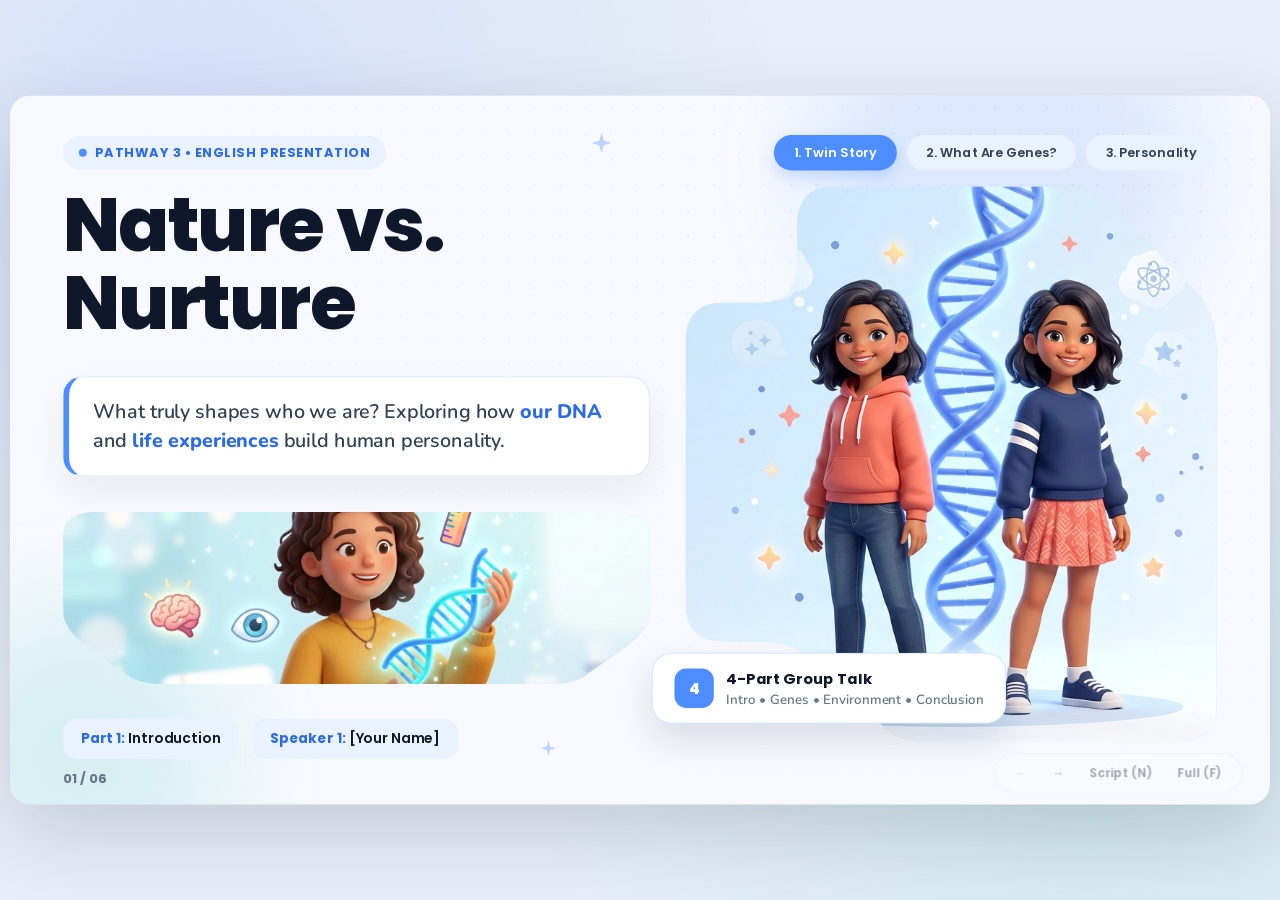
==== index.html @ 7e230083 "feat: initial Nature vs. Nurture presentation slides (Part 1)" ====
<!DOCTYPE html>
<html lang="en">
<head>
  <meta charset="UTF-8" />
  <meta name="viewport" content="width=device-width, initial-scale=1.0" />
  <title>Nature vs. Nurture — English Group Presentation (Part 1)</title>
  <link rel="preconnect" href="https://fonts.googleapis.com" />
  <link rel="preconnect" href="https://fonts.gstatic.com" crossorigin />
  <link
    href="https://fonts.googleapis.com/css2?family=Nunito:wght@500;600;700;800&family=Poppins:wght@600;700;800&display=swap"
    rel="stylesheet"
  />
  <link rel="stylesheet" href="css/styles.css" />
</head>
<body>
  <!-- Signature PDF Rounded Chamfer & L-Shape Masks -->
  <svg width="0" height="0" style="position: absolute;" aria-hidden="true">
    <defs>
      <clipPath id="clip-chamfer-banner" clipPathUnits="objectBoundingBox">
        <path d="M 0.06,0 L 0.94,0 Q 1,0 1,0.14 L 1,0.58 Q 1,0.68 0.96,0.78 L 0.89,0.95 Q 0.87,1 0.83,1 L 0.17,1 Q 0.13,1 0.11,0.95 L 0.04,0.78 Q 0,0.68 0,0.58 L 0,0.14 Q 0,0 0.06,0 Z" />
      </clipPath>
      <clipPath id="clip-stepped-hero" clipPathUnits="objectBoundingBox">
        <path d="M 0.28,0 L 0.72,0 Q 0.77,0 0.81,0.04 L 0.97,0.20 Q 1,0.24 1,0.30 L 1,0.94 Q 1,1 0.93,1 L 0.44,1 Q 0.39,1 0.36,0.96 L 0.25,0.86 Q 0.21,0.82 0.14,0.82 L 0.07,0.82 Q 0,0.82 0,0.75 L 0,0.28 Q 0,0.21 0.07,0.21 L 0.14,0.21 Q 0.21,0.21 0.21,0.14 L 0.21,0.07 Q 0.21,0 0.28,0 Z" />
      </clipPath>
      <clipPath id="clip-l-shape" clipPathUnits="objectBoundingBox">
        <path d="M 0.06,0 L 0.54,0 Q 0.60,0 0.60,0.08 L 0.60,0.19 Q 0.60,0.27 0.66,0.27 L 0.94,0.27 Q 1,0.27 1,0.35 L 1,0.92 Q 1,1 0.94,1 L 0.36,1 Q 0.30,1 0.30,0.92 L 0.30,0.47 Q 0.30,0.39 0.24,0.39 L 0.06,0.39 Q 0,0.39 0,0.31 L 0,0.08 Q 0,0 0.06,0 Z" />
      </clipPath>
    </defs>
  </svg>

  <main class="presentation-viewport">
    <div class="deck-stage" id="deckStage">
      <!-- Subtle Classroom Presentation Background Motifs -->
      <div class="bg-motifs" aria-hidden="true">
        <div class="motif-dots"></div>
        <div class="motif-blob motif-blob--blue"></div>
        <div class="motif-blob motif-blob--teal"></div>
        <svg class="motif-sparkle motif-sparkle--1" width="24" height="24" viewBox="0 0 24 24" fill="currentColor">
          <path d="M12 2L14.4 9.6L22 12L14.4 14.4L12 22L9.6 14.4L2 12L9.6 9.6L12 2Z" />
        </svg>
        <svg class="motif-sparkle motif-sparkle--2" width="18" height="18" viewBox="0 0 24 24" fill="currentColor">
          <path d="M12 2L14.4 9.6L22 12L14.4 14.4L12 22L9.6 14.4L2 12L9.6 9.6L12 2Z" />
        </svg>
      </div>

      <div class="slides-wrapper" id="slidesWrapper">

        <!-- =================================================================
             SLIDE 1: COVER SLIDE
             ================================================================= -->
        <section class="slide active" data-slide="0" data-notes="Good morning everyone! Today our group is going to talk about one of the most interesting questions in science: Nature versus Nurture — what truly shapes who we are? Let me start with a quick story...">
          <header class="slide-topbar anim anim-d1">
            <span class="section-tag">Pathway 3 &bull; English Presentation</span>
            <div class="topic-pills">
              <button class="topic-pill is-active" data-goto="1">1. Twin Story</button>
              <button class="topic-pill" data-goto="3">2. What Are Genes?</button>
              <button class="topic-pill" data-goto="4">3. Personality</button>
            </div>
          </header>

          <div class="cover-grid">
            <div class="cover-left">
              <div class="anim anim-d2">
                <h1 class="hero-title">Nature vs.<br />Nurture</h1>
              </div>

              <div class="cover-subtitle-box anim anim-d3">
                <p class="lead-text">
                  What truly shapes who we are? Exploring how <span class="highlight-blue">our DNA</span> and <span class="highlight-blue">life experiences</span> build human personality.
                </p>
              </div>

              <div class="media-frame mask-chamfer-banner cover-banner anim anim-d4">
                <img src="assets/cartoon-genes.jpg" alt="Friendly cartoon illustration of DNA and traits" />
              </div>

              <div class="cover-meta-row anim anim-d5">
                <div class="meta-chip"><strong>Part 1:</strong> Introduction</div>
                <div class="meta-chip"><strong>Speaker 1:</strong> <span contenteditable="true" title="Click to edit your name">[Your Name]</span></div>
              </div>
            </div>

            <div class="cover-right anim anim-d3">
              <div class="media-frame mask-stepped-hero cover-hero-frame">
                <img src="assets/cartoon-hero.jpg" alt="Cartoon twin sisters with DNA double helix" />
              </div>

              <div class="cover-floating-tag anim anim-d5">
                <div class="tag-icon-circle">4</div>
                <div>
                  <div style="font-family: var(--font-display); font-weight: 700; font-size: 15px;">4-Part Group Talk</div>
                  <div style="font-size: 13.5px; color: var(--text-muted); font-weight: 600;">Intro &bull; Genes &bull; Environment &bull; Conclusion</div>
                </div>
              </div>
            </div>
          </div>
        </section>

        <!-- =================================================================
             SLIDE 2: THE HOOK — TWO TWIN SISTERS
             ================================================================= -->
        <section class="slide" data-slide="1" data-notes="Let me start with a quick story about two twin sisters I know. They live in the exact same room, take the exact same classes, and share almost the same daily routine. Yet, their personalities couldn't be more different! One sister is super outgoing and makes friends everywhere she goes, while the other is quiet, cautious, and loves staying indoors. [Quét mắt nhìn cả lớp, dừng 1 nhịp] If they share the exact same environment, why are they so different?">
          <header class="slide-topbar anim anim-d1">
            <span class="section-tag">Part 01 &bull; Opening Story</span>
            <div class="topic-pills">
              <button class="topic-pill is-active" data-goto="1">Twin Story</button>
              <button class="topic-pill" data-goto="3">Genes</button>
              <button class="topic-pill" data-goto="4">Personality</button>
            </div>
          </header>

          <div class="twins-grid">
            <div class="twins-left anim anim-d2">
              <h2 class="slide-heading">Two Twin Sisters,<br />One Same Room</h2>
              <div class="media-frame mask-l-shape twins-image">
                <img src="assets/cartoon-twins.jpg" alt="Cartoon of two twin sisters in the same room with opposite personalities" />
              </div>
            </div>

            <div class="twins-right">
              <div class="same-env-banner anim anim-d2">
                <span style="font-family: var(--font-display); font-weight: 700; font-size: 15px;">Shared Life:</span>
                <span class="env-pill">Same Room</span>
                <span class="env-pill">Same Classes</span>
                <span class="env-pill">Same Routine</span>
              </div>

              <div class="twin-cards-pair anim anim-d3">
                <div class="twin-card twin-card--a">
                  <span class="twin-label twin-label--a">Twin Sister A</span>
                  <h3 style="font-family: var(--font-display); font-size: 20px; font-weight: 700; margin-bottom: 6px;">Outgoing</h3>
                  <p class="body-text" style="font-size: 15.5px;">Talkative, energetic, and makes new friends everywhere she goes.</p>
                </div>

                <div class="twin-card twin-card--b">
                  <span class="twin-label twin-label--b">Twin Sister B</span>
                  <h3 style="font-family: var(--font-display); font-size: 20px; font-weight: 700; margin-bottom: 6px;">Quiet &amp; Calm</h3>
                  <p class="body-text" style="font-size: 15.5px;">Cautious, thoughtful, and loves relaxing indoors with a book.</p>
                </div>
              </div>

              <div class="big-question-bubble anim anim-d4">
                <div style="font-size: 12.5px; text-transform: uppercase; letter-spacing: 0.08em; opacity: 0.85; margin-bottom: 6px;">
                  The Big Question
                </div>
                <p>&ldquo;If they share the exact same environment, why are they so different?&rdquo;</p>
              </div>
            </div>
          </div>
        </section>

        <!-- =================================================================
             SLIDE 3: NATURE VS. NURTURE & GROUP ROADMAP
             ================================================================= -->
        <section class="slide" data-slide="2" data-notes="This brings us to one of the most fascinating debates in science: Nature versus Nurture — what truly shapes who we are? Today, our group will explore how both genetics and the environment influence our personality. Before we dive in, let's clarify two core concepts.">
          <header class="slide-topbar anim anim-d1">
            <span class="section-tag">Part 01 &bull; Today&rsquo;s Roadmap</span>
            <div class="topic-pills">
              <button class="topic-pill is-active" data-goto="2">Roadmap</button>
              <button class="topic-pill" data-goto="3">Genes</button>
              <button class="topic-pill" data-goto="4">Personality</button>
            </div>
          </header>

          <div class="roadmap-grid">
            <div class="roadmap-left">
              <div class="anim anim-d2">
                <h2 class="slide-heading">Nature vs.<br />Nurture</h2>
                <p class="lead-text" style="margin-top: 12px;">
                  One of science&rsquo;s greatest debates: what truly shapes who we become?
                </p>
              </div>

              <div class="vs-box anim anim-d3">
                <div class="vs-side">
                  <h3>Nature</h3>
                  <p>DNA &amp; Biology</p>
                </div>
                <div class="vs-badge">VS</div>
                <div class="vs-side">
                  <h3 style="color: var(--teal);">Nurture</h3>
                  <p>Life &amp; Environment</p>
                </div>
              </div>

              <div class="media-frame mask-rounded anim anim-d4" style="height: 200px;">
                <img src="assets/cartoon-hero.jpg" alt="Nature versus Nurture cartoon visual" />
              </div>
            </div>

            <div class="roadmap-list anim anim-d3">
              <div class="roadmap-step is-active">
                <div class="step-num">01</div>
                <div>
                  <h3>Introduction &amp; Core Concepts (Now)</h3>
                  <p>The twin sisters paradox, what genes are, and what personality means.</p>
                </div>
              </div>

              <div class="roadmap-step">
                <div class="step-num">02</div>
                <div>
                  <h3>Genetic Influence &bull; Speaker 2</h3>
                  <p>How traits like shyness, cheerfulness, or extraversion are inherited.</p>
                </div>
              </div>

              <div class="roadmap-step">
                <div class="step-num">03</div>
                <div>
                  <h3>Environmental Influence &bull; Speaker 3</h3>
                  <p>How family, friends, school, and life experiences shape us.</p>
                </div>
              </div>

              <div class="roadmap-step">
                <div class="step-num">04</div>
                <div>
                  <h3>Conclusion &bull; Speaker 4</h3>
                  <p>How both forces work together &mdash; and how personality grows over time.</p>
                </div>
              </div>
            </div>
          </div>
        </section>

        <!-- =================================================================
             SLIDE 4: CONCEPT 1 — WHAT ARE GENES?
             ================================================================= -->
        <section class="slide" data-slide="3" data-notes="First, what are genes? Do you guys remember high school biology? Those endless genetics problems with AA, Aa, and aa that gave half of us a headache? [Cười nhẹ] Well, behind all those tricky letters is a simple idea: genes are our biological blueprint — kind of like our default settings inherited from our parents through DNA. Back in high school, we mostly solved AA and aa for physical traits like height or eye color. Today, scientists know those same inherited units also affect our brain chemistry and natural tendencies.">
          <header class="slide-topbar anim anim-d1">
            <span class="section-tag">Concept 01 &bull; Genetics</span>
            <div class="topic-pills">
              <button class="topic-pill" data-goto="1">Twin Story</button>
              <button class="topic-pill is-active" data-goto="3">What Are Genes?</button>
              <button class="topic-pill" data-goto="4">Personality</button>
            </div>
          </header>

          <div class="genes-layout">
            <div class="genes-left">
              <div class="anim anim-d2">
                <h2 class="slide-heading">What Are Genes?</h2>
              </div>

              <div class="genes-def-card anim anim-d3">
                <p class="lead-text">
                  Genes are our <span class="highlight-blue">biological blueprint</span> &mdash; our &ldquo;default settings&rdquo; inherited from our parents through DNA.
                </p>
              </div>

              <div class="punnett-strip anim anim-d3">
                <div>
                  <div style="font-family: var(--font-display); font-weight: 700; font-size: 16px;">High School Biology Throwback</div>
                  <div style="font-size: 14.5px; color: var(--text-muted); font-weight: 600;">Remember solving these letter pairs?</div>
                </div>
                <div class="allele-badges">
                  <span class="allele-tag">AA</span>
                  <span class="allele-tag">Aa</span>
                  <span class="allele-tag">aa</span>
                </div>
              </div>

              <table class="medical-table anim anim-d4" aria-label="From physical traits to brain chemistry">
                <thead>
                  <tr>
                    <th>Perspective</th>
                    <th>What It Shapes</th>
                    <th>Real Examples</th>
                  </tr>
                </thead>
                <tbody>
                  <tr>
                    <td><strong>High School View</strong></td>
                    <td>Physical traits</td>
                    <td>Height, eye color, hair type</td>
                  </tr>
                  <tr>
                    <td><strong>Modern Science</strong></td>
                    <td>Brain chemistry &amp; tendencies</td>
                    <td>Energy level, shyness, mood</td>
                  </tr>
                </tbody>
              </table>
            </div>

            <div class="genes-right anim anim-d3">
              <div class="media-frame mask-rounded genes-img-frame">
                <img src="assets/cartoon-genes.jpg" alt="Cartoon student exploring DNA and genetic traits" />
              </div>
            </div>
          </div>
        </section>

        <!-- =================================================================
             SLIDE 5: CONCEPT 2 — WHAT IS PERSONALITY?
             ================================================================= -->
        <section class="slide" data-slide="4" data-notes="Second, what is personality? In simple terms, personality refers to a person's consistent patterns of thoughts, feelings, and behaviors. It is the unique combination of traits that defines how we react to the world around us.">
          <header class="slide-topbar anim anim-d1">
            <span class="section-tag">Concept 02 &bull; Psychology</span>
            <div class="topic-pills">
              <button class="topic-pill" data-goto="1">Twin Story</button>
              <button class="topic-pill" data-goto="3">Genes</button>
              <button class="topic-pill is-active" data-goto="4">Personality</button>
            </div>
          </header>

          <div class="personality-grid">
            <div class="personality-left">
              <div class="anim anim-d2">
                <h2 class="slide-heading">What Is<br />Personality?</h2>
                <p class="lead-text" style="margin-top: 10px;">
                  Consistent patterns of <span class="highlight-blue">thoughts</span>, <span class="highlight-blue">feelings</span>, and <span class="highlight-blue">behaviors</span>.
                </p>
              </div>

              <div class="pillar-stack anim anim-d3">
                <div class="pillar-item">
                  <div class="pillar-badge pillar-badge--blue">
                    <svg width="26" height="26" viewBox="0 0 24 24" fill="none" stroke="currentColor" stroke-width="2.2" stroke-linecap="round" stroke-linejoin="round"><path d="M12 2a8 8 0 0 0-8 8c0 3.4 2.1 6.3 5 7.4V20a1 1 0 0 0 1 1h4a1 1 0 0 0 1-1v-2.6c2.9-1.1 5-4 5-7.4a8 8 0 0 0-8-8z"/><path d="M9 21h6"/></svg>
                  </div>
                  <div>
                    <h3>1. Thoughts</h3>
                    <p>How we view situations, solve problems, and make choices.</p>
                  </div>
                </div>

                <div class="pillar-item">
                  <div class="pillar-badge pillar-badge--coral">
                    <svg width="26" height="26" viewBox="0 0 24 24" fill="none" stroke="currentColor" stroke-width="2.2" stroke-linecap="round" stroke-linejoin="round"><path d="M19 14c1.49-1.46 3-3.21 3-5.5A5.5 5.5 0 0 0 16.5 3c-1.76 0-3 .5-4.5 2-1.5-1.5-2.74-2-4.5-2A5.5 5.5 0 0 0 2 8.5c0 2.3 1.5 4.05 3 5.5l7 7Z"/></svg>
                  </div>
                  <div>
                    <h3>2. Feelings</h3>
                    <p>Our emotional reactions, empathy, and stress sensitivity.</p>
                  </div>
                </div>

                <div class="pillar-item">
                  <div class="pillar-badge pillar-badge--teal">
                    <svg width="26" height="26" viewBox="0 0 24 24" fill="none" stroke="currentColor" stroke-width="2.2" stroke-linecap="round" stroke-linejoin="round"><path d="M16 21v-2a4 4 0 0 0-4-4H6a4 4 0 0 0-4 4v2"/><circle cx="9" cy="7" r="4"/><path d="M22 21v-2a4 4 0 0 0-3-3.87"/><path d="M16 3.13a4 4 0 0 1 0 7.75"/></svg>
                  </div>
                  <div>
                    <h3>3. Behaviors</h3>
                    <p>How we act and interact with people around us every day.</p>
                  </div>
                </div>
              </div>
            </div>

            <div class="personality-right anim anim-d3">
              <div class="media-frame mask-rounded personality-img-frame">
                <img src="assets/cartoon-personality.jpg" alt="Cartoon illustration of thoughts, feelings, and behaviors" />
              </div>

              <div class="personality-summary-card anim anim-d5">
                <div style="font-family: var(--font-display); font-weight: 700; font-size: 16px; color: var(--accent-deep); margin-bottom: 4px;">
                  In Short
                </div>
                <p class="body-text" style="font-size: 16px;">
                  It&rsquo;s the unique combination of traits that defines how we react to the world around us.
                </p>
              </div>
            </div>
          </div>
        </section>

        <!-- =================================================================
             SLIDE 6: TRANSITION / HANDOFF TO SPEAKER 2
             ================================================================= -->
        <section class="slide" data-slide="5" data-notes="So, going back to the twin sisters: how much of their difference is already written in their DNA before life even begins? To answer that, I'll hand it over to [Tên Người 2] to explore genetic influence.">
          <header class="slide-topbar anim anim-d1">
            <span class="section-tag">Transition &bull; Up Next</span>
            <div class="topic-pills">
              <button class="topic-pill" data-goto="1">Twin Story</button>
              <button class="topic-pill" data-goto="3">Genes</button>
              <button class="topic-pill is-active" data-goto="5">Part 2</button>
            </div>
          </header>

          <div class="handoff-grid">
            <div class="handoff-left">
              <h2 class="slide-heading anim anim-d2">Written in<br />Their DNA?</h2>

              <div class="handoff-quote-card anim anim-d3">
                &ldquo;Going back to the twin sisters: how much of their difference is already written in their DNA before life even begins?&rdquo;
              </div>

              <div class="next-speaker-box anim anim-d4">
                <div class="next-badge">Next Speaker &bull; Part 2</div>
                <h3 style="font-family: var(--font-display); font-size: 24px; font-weight: 800;">
                  Genetic Influence
                </h3>
                <p class="body-text" style="font-size: 16.5px;">
                  Handing over to <span class="highlight-blue" contenteditable="true" title="Click to edit Speaker 2's name">[Speaker 2 Name]</span> to explore how personality traits are inherited from parents.
                </p>
                <div class="preview-chips">
                  <span class="preview-chip">Shyness</span>
                  <span class="preview-chip">Cheerfulness</span>
                  <span class="preview-chip">Extraversion</span>
                </div>
              </div>
            </div>

            <div class="media-frame mask-l-shape handoff-img-frame anim anim-d3">
              <img src="assets/cartoon-twins.jpg" alt="Twin sisters cartoon leading into genetic influence" />
            </div>
          </div>
        </section>

        <!-- =================================================================
             TEAMMATE HANDOFF ZONE (Person 2, Person 3, Person 4)
             Copy any <section class="slide"> block above and paste below!
             See docs/HANDOFF_GUIDE.md for layout templates.
             ================================================================= -->

      </div>

      <!-- Minimal Slide Number & Subtle Presenter Controls -->
      <div class="slide-footer-num" id="slideCounter">01 / 06</div>

      <div class="presenter-bar" aria-label="Presentation controls">
        <button class="p-btn" id="prevBtn" title="Previous Slide">&larr;</button>
        <button class="p-btn" id="nextBtn" title="Next Slide">&rarr;</button>
        <button class="p-btn" id="notesBtn" title="Toggle English Script (N)">Script (N)</button>
        <button class="p-btn" id="fullscreenBtn" title="Fullscreen (F)">Full (F)</button>
      </div>
    </div>
  </main>

  <!-- Presenter Script Notes Drawer (Press N) -->
  <aside class="notes-drawer" id="notesDrawer" aria-live="polite">
    <div class="notes-header">
      <span>English Script &bull; Slide <span id="notesSlideNum">1</span></span>
      <button class="notes-close" id="notesClose" aria-label="Close notes">&times;</button>
    </div>
    <p class="notes-body" id="notesBody"></p>
  </aside>

  <script src="js/app.js"></script>
</body>
</html>
---- css/styles.css ----
/* ==========================================================================
   Nature vs. Nurture — English Class Presentation Design System
   Format: Blue, White & Neutral Modern Presentation (16:9 Classroom Ready)
   Fonts: Poppins (Display) + Nunito (Friendly Body)
   ========================================================================== */

:root {
  --bg-page: #e8eef8;
  --bg-slide: #f7f9fe;
  --bg-card: #ffffff;
  --bg-tint: #eaf1ff;
  --bg-tint-soft: #f0f5ff;

  --accent: #4d8dff;
  --accent-deep: #2b6be6;
  --accent-soft: rgba(77, 141, 255, 0.14);

  --teal: #14b8a6;
  --teal-soft: rgba(20, 184, 166, 0.14);
  --coral: #fb7185;
  --coral-soft: rgba(251, 113, 133, 0.14);
  --amber: #f59e0b;

  --text-primary: #0f172a;
  --text-secondary: #334155;
  --text-muted: #64748b;
  --border-soft: rgba(77, 141, 255, 0.22);

  --font-display: 'Poppins', -apple-system, BlinkMacSystemFont, sans-serif;
  --font-body: 'Nunito', -apple-system, BlinkMacSystemFont, sans-serif;

  --shadow-card: 0 14px 36px rgba(15, 23, 42, 0.06);
  --shadow-accent: 0 12px 28px rgba(77, 141, 255, 0.28);

  --ease-out-expo: cubic-bezier(0.16, 1, 0.3, 1);
}

*,
*::before,
*::after {
  box-sizing: border-box;
  margin: 0;
  padding: 0;
}

html,
body {
  width: 100%;
  height: 100%;
  overflow: hidden;
  background: var(--bg-page);
  font-family: var(--font-body);
  color: var(--text-primary);
  -webkit-font-smoothing: antialiased;
}

/* ==========================================================================
   16:9 Presentation Stage
   ========================================================================== */

.presentation-viewport {
  position: relative;
  width: 100vw;
  height: 100vh;
  display: grid;
  place-items: center;
  background:
    radial-gradient(circle at 15% 15%, rgba(77, 141, 255, 0.14), transparent 45%),
    radial-gradient(circle at 85% 85%, rgba(20, 184, 166, 0.1), transparent 42%),
    var(--bg-page);
}

.deck-stage {
  position: relative;
  width: 1280px;
  height: 720px;
  background: var(--bg-slide);
  border-radius: 20px;
  box-shadow: 0 28px 80px rgba(15, 23, 42, 0.16);
  overflow: hidden;
  transform-origin: center center;
}

/* ==========================================================================
   Playful Decorative Slide Motifs (No Empty Feeling)
   ========================================================================== */

.bg-motifs {
  position: absolute;
  inset: 0;
  pointer-events: none;
  z-index: 0;
  overflow: hidden;
}

.motif-dots {
  position: absolute;
  inset: 0;
  background-image: radial-gradient(rgba(77, 141, 255, 0.16) 1.5px, transparent 1.5px);
  background-size: 26px 26px;
  mask-image: radial-gradient(ellipse at 80% 25%, black 15%, transparent 75%);
  -webkit-mask-image: radial-gradient(ellipse at 80% 25%, black 15%, transparent 75%);
  opacity: 0.7;
}

.motif-blob {
  position: absolute;
  border-radius: 50%;
  filter: blur(50px);
  animation: floatOrb 12s ease-in-out infinite alternate;
}

.motif-blob--blue {
  width: 380px;
  height: 380px;
  top: -120px;
  right: 80px;
  background: rgba(77, 141, 255, 0.16);
}

.motif-blob--teal {
  width: 300px;
  height: 300px;
  bottom: -100px;
  left: -80px;
  background: rgba(20, 184, 166, 0.13);
  animation-delay: -5s;
}

.motif-sparkle {
  position: absolute;
  color: rgba(77, 141, 255, 0.35);
  animation: gentleBob 5s ease-in-out infinite;
}

.motif-sparkle--1 { top: 36px; left: 46%; }
.motif-sparkle--2 { bottom: 48px; left: 42%; animation-delay: -2.2s; }

/* ==========================================================================
   Slides & Entrance Animations
   ========================================================================== */

.slides-wrapper {
  position: relative;
  width: 100%;
  height: 100%;
  z-index: 1;
}

.slide {
  position: absolute;
  inset: 0;
  padding: 40px 54px 46px;
  display: flex;
  flex-direction: column;
  justify-content: space-between;
  opacity: 0;
  visibility: hidden;
  transform: translateY(12px);
  transition:
    opacity 0.5s var(--ease-out-expo),
    transform 0.5s var(--ease-out-expo),
    visibility 0.5s;
}

.slide.active {
  opacity: 1;
  visibility: visible;
  transform: translateY(0);
  z-index: 2;
}

.slide .anim {
  opacity: 0;
  transform: translateY(16px);
  transition:
    opacity 0.6s var(--ease-out-expo),
    transform 0.6s var(--ease-out-expo);
}

.slide.active .anim {
  opacity: 1;
  transform: translateY(0);
}

.slide.active .anim-d1 { transition-delay: 0.05s; }
.slide.active .anim-d2 { transition-delay: 0.12s; }
.slide.active .anim-d3 { transition-delay: 0.19s; }
.slide.active .anim-d4 { transition-delay: 0.26s; }
.slide.active .anim-d5 { transition-delay: 0.33s; }

/* ==========================================================================
   Slide Typography & Presentation Badges
   ========================================================================== */

.slide-topbar {
  display: flex;
  align-items: center;
  justify-content: space-between;
  margin-bottom: 16px;
  flex-shrink: 0;
}

.section-tag {
  display: inline-flex;
  align-items: center;
  gap: 8px;
  font-family: var(--font-display);
  font-size: 13px;
  font-weight: 700;
  letter-spacing: 0.05em;
  text-transform: uppercase;
  color: var(--accent-deep);
  background: var(--bg-tint);
  padding: 7px 16px;
  border-radius: 9999px;
}

.section-tag::before {
  content: '';
  width: 8px;
  height: 8px;
  border-radius: 50%;
  background: var(--accent);
}

/* PDF-style 3-Pill Topic Indicator (Non-webby presentation badges) */
.topic-pills {
  display: flex;
  align-items: center;
  gap: 10px;
}

.topic-pill {
  font-family: var(--font-display);
  font-size: 13px;
  font-weight: 600;
  padding: 8px 20px;
  border-radius: 9999px;
  background: var(--bg-tint);
  color: var(--text-secondary);
  cursor: pointer;
  border: none;
  transition: background 0.2s ease, color 0.2s ease;
}

.topic-pill.is-active {
  background: var(--accent);
  color: #ffffff;
  box-shadow: 0 6px 16px rgba(77, 141, 255, 0.26);
}

h1.hero-title {
  font-family: var(--font-display);
  font-size: 76px;
  font-weight: 800;
  line-height: 1.04;
  letter-spacing: -0.025em;
  color: var(--text-primary);
}

h2.slide-heading {
  font-family: var(--font-display);
  font-size: 50px;
  font-weight: 800;
  line-height: 1.1;
  letter-spacing: -0.02em;
  color: var(--text-primary);
}

.lead-text {
  font-size: 20px;
  font-weight: 600;
  line-height: 1.5;
  color: var(--text-secondary);
}

.body-text {
  font-size: 18px;
  font-weight: 600;
  line-height: 1.55;
  color: var(--text-secondary);
}

.highlight-blue {
  color: var(--accent-deep);
  font-weight: 800;
}

/* ==========================================================================
   Signature PDF Image Masks (Rounded Chamfer & L-Shape)
   ========================================================================== */

.media-frame {
  position: relative;
  overflow: hidden;
  background: #dbe7ff;
  box-shadow: var(--shadow-card);
}

.media-frame img {
  width: 100%;
  height: 100%;
  object-fit: cover;
  display: block;
}

.mask-rounded { border-radius: 30px; }
.mask-chamfer-banner { clip-path: url(#clip-chamfer-banner); }
.mask-stepped-hero { clip-path: url(#clip-stepped-hero); }
.mask-l-shape { clip-path: url(#clip-l-shape); }

/* ==========================================================================
   Slide 1: Cover Slide (Full, Balanced, Classroom-Ready)
   ========================================================================== */

.cover-grid {
  display: grid;
  grid-template-columns: 1.05fr 0.95fr;
  gap: 36px;
  flex: 1;
  min-height: 0;
  align-items: stretch;
}

.cover-left {
  display: flex;
  flex-direction: column;
  justify-content: space-between;
}

.cover-subtitle-box {
  background: var(--bg-card);
  border: 1.5px solid var(--border-soft);
  border-left: 6px solid var(--accent);
  border-radius: 20px;
  padding: 20px 24px;
  box-shadow: var(--shadow-card);
}

.cover-banner {
  height: 175px;
  width: 100%;
}

.cover-meta-row {
  display: flex;
  align-items: center;
  gap: 14px;
  flex-wrap: wrap;
}

.meta-chip {
  background: var(--bg-tint);
  color: var(--text-primary);
  font-family: var(--font-display);
  font-size: 14px;
  font-weight: 600;
  padding: 10px 18px;
  border-radius: 14px;
}

.meta-chip strong {
  color: var(--accent-deep);
}

.cover-right {
  position: relative;
  display: flex;
  flex-direction: column;
  justify-content: flex-end;
}

.cover-hero-frame {
  position: absolute;
  inset: 0 0 18px 0;
}

.cover-floating-tag {
  position: relative;
  z-index: 3;
  align-self: flex-start;
  margin: 0 0 36px -34px;
  background: #ffffff;
  border: 1.5px solid var(--border-soft);
  border-radius: 20px;
  padding: 14px 22px;
  box-shadow: 0 16px 36px rgba(15, 23, 42, 0.12);
  display: flex;
  align-items: center;
  gap: 12px;
}

.tag-icon-circle {
  width: 40px;
  height: 40px;
  border-radius: 12px;
  background: var(--accent);
  color: #ffffff;
  display: grid;
  place-items: center;
  font-family: var(--font-display);
  font-weight: 800;
  font-size: 16px;
}

/* ==========================================================================
   Slide 2: Twin Sisters Story (Full Bento + L-Shape Cartoon)
   ========================================================================== */

.twins-grid {
  display: grid;
  grid-template-columns: 1.12fr 0.88fr;
  gap: 32px;
  flex: 1;
  min-height: 0;
  align-items: stretch;
}

.twins-left {
  display: flex;
  flex-direction: column;
  gap: 18px;
}

.twins-image {
  flex: 1;
  min-height: 0;
}

.twins-right {
  display: flex;
  flex-direction: column;
  justify-content: space-between;
  gap: 16px;
}

.same-env-banner {
  background: var(--bg-tint);
  border-radius: 20px;
  padding: 16px 20px;
  display: flex;
  align-items: center;
  justify-content: space-between;
  gap: 12px;
}

.env-pill {
  background: #ffffff;
  padding: 8px 14px;
  border-radius: 12px;
  font-size: 14px;
  font-weight: 700;
  color: var(--accent-deep);
  box-shadow: 0 4px 12px rgba(77, 141, 255, 0.1);
}

.twin-cards-pair {
  display: grid;
  grid-template-columns: 1fr 1fr;
  gap: 14px;
}

.twin-card {
  background: var(--bg-card);
  border-radius: 22px;
  padding: 18px 20px;
  border: 1.5px solid var(--border-soft);
  box-shadow: var(--shadow-card);
}

.twin-card--a { border-top: 5px solid var(--accent); }
.twin-card--b { border-top: 5px solid var(--teal); }

.twin-label {
  display: inline-block;
  font-family: var(--font-display);
  font-size: 12px;
  font-weight: 700;
  text-transform: uppercase;
  padding: 4px 10px;
  border-radius: 9999px;
  margin-bottom: 8px;
}

.twin-label--a { background: var(--accent-soft); color: var(--accent-deep); }
.twin-label--b { background: var(--teal-soft); color: #0f766e; }

.big-question-bubble {
  background: linear-gradient(135deg, #4d8dff 0%, #2b6be6 100%);
  color: #ffffff;
  border-radius: 24px;
  padding: 22px 26px;
  box-shadow: var(--shadow-accent);
}

.big-question-bubble p {
  font-family: var(--font-display);
  font-size: 21px;
  font-weight: 700;
  line-height: 1.4;
}

/* ==========================================================================
   Slide 3: The Debate & 4-Part Group Outline
   ========================================================================== */

.roadmap-grid {
  display: grid;
  grid-template-columns: 0.92fr 1.08fr;
  gap: 32px;
  flex: 1;
  min-height: 0;
  align-items: stretch;
}

.roadmap-left {
  display: flex;
  flex-direction: column;
  justify-content: space-between;
  gap: 18px;
}

.vs-box {
  display: grid;
  grid-template-columns: 1fr auto 1fr;
  align-items: center;
  gap: 12px;
  background: var(--bg-card);
  border: 1.5px solid var(--border-soft);
  border-radius: 22px;
  padding: 18px;
  box-shadow: var(--shadow-card);
}

.vs-side {
  text-align: center;
}

.vs-side h3 {
  font-family: var(--font-display);
  font-size: 22px;
  font-weight: 800;
  color: var(--accent-deep);
}

.vs-side p {
  font-size: 14px;
  font-weight: 700;
  color: var(--text-muted);
}

.vs-badge {
  width: 42px;
  height: 42px;
  border-radius: 50%;
  background: var(--bg-tint);
  color: var(--accent-deep);
  font-family: var(--font-display);
  font-weight: 800;
  font-size: 14px;
  display: grid;
  place-items: center;
}

.roadmap-list {
  display: grid;
  grid-template-rows: repeat(4, 1fr);
  gap: 14px;
}

.roadmap-step {
  display: flex;
  align-items: center;
  gap: 18px;
  background: var(--bg-card);
  border: 1.5px solid var(--border-soft);
  border-radius: 20px;
  padding: 16px 22px;
  box-shadow: var(--shadow-card);
}

.roadmap-step.is-active {
  background: linear-gradient(135deg, #4d8dff 0%, #3072ec 100%);
  border-color: transparent;
  color: #ffffff;
  box-shadow: var(--shadow-accent);
}

.step-num {
  width: 46px;
  height: 46px;
  border-radius: 14px;
  background: var(--bg-tint);
  color: var(--accent-deep);
  font-family: var(--font-display);
  font-size: 18px;
  font-weight: 800;
  display: grid;
  place-items: center;
  flex-shrink: 0;
}

.roadmap-step.is-active .step-num {
  background: rgba(255, 255, 255, 0.22);
  color: #ffffff;
}

.roadmap-step h3 {
  font-family: var(--font-display);
  font-size: 19px;
  font-weight: 700;
  margin-bottom: 2px;
}

.roadmap-step p {
  font-size: 15px;
  font-weight: 600;
  color: var(--text-muted);
}

.roadmap-step.is-active p {
  color: rgba(255, 255, 255, 0.9);
}

/* ==========================================================================
   Slide 4: What Are Genes? (Table + Biology Throwback Diagram)
   ========================================================================== */

.genes-layout {
  display: grid;
  grid-template-columns: 1.15fr 0.85fr;
  gap: 32px;
  flex: 1;
  min-height: 0;
  align-items: stretch;
}

.genes-left {
  display: flex;
  flex-direction: column;
  justify-content: space-between;
  gap: 18px;
}

.genes-def-card {
  background: var(--bg-card);
  border: 1.5px solid var(--border-soft);
  border-left: 6px solid var(--accent);
  border-radius: 20px;
  padding: 18px 24px;
  box-shadow: var(--shadow-card);
}

.medical-table {
  width: 100%;
  border-collapse: collapse;
  background: var(--bg-card);
  border-radius: 18px;
  overflow: hidden;
  box-shadow: var(--shadow-card);
  border: 1.5px solid rgba(77, 141, 255, 0.28);
}

.medical-table thead th {
  background: var(--accent);
  color: #ffffff;
  font-family: var(--font-display);
  font-size: 16px;
  font-weight: 700;
  padding: 15px 20px;
  text-align: left;
}

.medical-table tbody td {
  padding: 15px 20px;
  font-size: 16px;
  font-weight: 600;
  color: var(--text-secondary);
  border-top: 1px solid rgba(77, 141, 255, 0.2);
  border-right: 1px solid rgba(77, 141, 255, 0.14);
}

.medical-table tbody td:last-child { border-right: none; }

.punnett-strip {
  background: var(--bg-tint);
  border-radius: 20px;
  padding: 16px 22px;
  display: flex;
  align-items: center;
  justify-content: space-between;
  gap: 16px;
}

.allele-badges {
  display: flex;
  gap: 10px;
}

.allele-tag {
  font-family: var(--font-display);
  font-weight: 800;
  font-size: 18px;
  padding: 8px 18px;
  border-radius: 14px;
  background: #ffffff;
  color: var(--accent-deep);
  box-shadow: 0 6px 14px rgba(77, 141, 255, 0.14);
}

.genes-right {
  display: flex;
  flex-direction: column;
  gap: 16px;
}

.genes-img-frame {
  flex: 1;
  min-height: 0;
}

/* ==========================================================================
   Slide 5: What Is Personality? (3 Pillars + Cartoon Visual)
   ========================================================================== */

.personality-grid {
  display: grid;
  grid-template-columns: 1.05fr 0.95fr;
  gap: 34px;
  flex: 1;
  min-height: 0;
  align-items: stretch;
}

.personality-left {
  display: flex;
  flex-direction: column;
  justify-content: space-between;
  gap: 16px;
}

.pillar-stack {
  display: flex;
  flex-direction: column;
  gap: 14px;
}

.pillar-item {
  display: flex;
  align-items: center;
  gap: 18px;
  background: var(--bg-card);
  border: 1.5px solid var(--border-soft);
  border-radius: 22px;
  padding: 18px 22px;
  box-shadow: var(--shadow-card);
}

.pillar-badge {
  width: 52px;
  height: 52px;
  border-radius: 16px;
  display: grid;
  place-items: center;
  flex-shrink: 0;
}

.pillar-badge--blue { background: var(--accent-soft); color: var(--accent-deep); }
.pillar-badge--coral { background: var(--coral-soft); color: #e11d48; }
.pillar-badge--teal { background: var(--teal-soft); color: #0f766e; }

.pillar-item h3 {
  font-family: var(--font-display);
  font-size: 20px;
  font-weight: 700;
  margin-bottom: 2px;
}

.pillar-item p {
  font-size: 16px;
  font-weight: 600;
  color: var(--text-muted);
}

.personality-right {
  position: relative;
  display: flex;
  flex-direction: column;
}

.personality-img-frame {
  flex: 1;
  min-height: 0;
}

.personality-summary-card {
  position: relative;
  margin: -48px 24px 0 -24px;
  background: #ffffff;
  border: 1.5px solid var(--border-soft);
  border-radius: 22px;
  padding: 20px 24px;
  box-shadow: 0 20px 44px rgba(15, 23, 42, 0.12);
}

/* ==========================================================================
   Slide 6: Transition / Handoff to Speaker 2
   ========================================================================== */

.handoff-grid {
  display: grid;
  grid-template-columns: 1.08fr 0.92fr;
  gap: 36px;
  flex: 1;
  min-height: 0;
  align-items: center;
}

.handoff-left {
  display: flex;
  flex-direction: column;
  gap: 20px;
}

.handoff-quote-card {
  background: var(--bg-tint);
  border-left: 6px solid var(--accent);
  border-radius: 20px;
  padding: 22px 26px;
  font-family: var(--font-display);
  font-size: 21px;
  font-weight: 700;
  line-height: 1.45;
  color: var(--text-primary);
}

.next-speaker-box {
  background: var(--bg-card);
  border: 1.5px solid var(--border-soft);
  border-radius: 24px;
  padding: 24px 28px;
  box-shadow: var(--shadow-card);
  display: flex;
  flex-direction: column;
  gap: 14px;
}

.next-badge {
  display: inline-flex;
  align-items: center;
  gap: 8px;
  background: var(--accent);
  color: #ffffff;
  font-family: var(--font-display);
  font-size: 13px;
  font-weight: 700;
  text-transform: uppercase;
  letter-spacing: 0.05em;
  padding: 7px 16px;
  border-radius: 9999px;
  width: fit-content;
}

.preview-chips {
  display: flex;
  gap: 10px;
  flex-wrap: wrap;
}

.preview-chip {
  background: var(--bg-tint);
  color: var(--accent-deep);
  font-size: 14px;
  font-weight: 700;
  padding: 7px 14px;
  border-radius: 9999px;
}

.handoff-img-frame {
  height: 490px;
  width: 100%;
}

/* ==========================================================================
   Minimal, Unobtrusive Presenter Controls (Hidden Feel)
   ========================================================================== */

.slide-footer-num {
  position: absolute;
  bottom: 16px;
  left: 54px;
  font-family: var(--font-display);
  font-size: 13px;
  font-weight: 700;
  color: var(--text-muted);
  z-index: 15;
}

.presenter-bar {
  position: absolute;
  bottom: 12px;
  right: 28px;
  display: flex;
  align-items: center;
  gap: 6px;
  background: rgba(255, 255, 255, 0.72);
  backdrop-filter: blur(8px);
  padding: 5px 10px;
  border-radius: 9999px;
  border: 1px solid rgba(77, 141, 255, 0.16);
  opacity: 0.38;
  transition: opacity 0.25s ease;
  z-index: 20;
}

.presenter-bar:hover {
  opacity: 1;
}

.p-btn {
  appearance: none;
  border: none;
  background: transparent;
  color: var(--text-primary);
  font-family: var(--font-display);
  font-size: 12px;
  font-weight: 600;
  padding: 5px 10px;
  border-radius: 9999px;
  cursor: pointer;
}

.p-btn:hover:not(:disabled) {
  background: var(--bg-tint);
  color: var(--accent-deep);
}

.p-btn:disabled {
  opacity: 0.35;
  cursor: not-allowed;
}

/* Speaker Script Drawer (Press N) */
.notes-drawer {
  position: fixed;
  right: 20px;
  bottom: 20px;
  width: 420px;
  max-width: calc(100vw - 40px);
  background: rgba(15, 23, 42, 0.94);
  color: #f8fafc;
  backdrop-filter: blur(14px);
  border-radius: 20px;
  padding: 20px 22px;
  box-shadow: 0 24px 60px rgba(0, 0, 0, 0.28);
  z-index: 100;
  transform: translateY(20px);
  opacity: 0;
  pointer-events: none;
  transition: all 0.28s var(--ease-out-expo);
}

.notes-drawer.open {
  transform: translateY(0);
  opacity: 1;
  pointer-events: auto;
}

.notes-header {
  display: flex;
  justify-content: space-between;
  align-items: center;
  margin-bottom: 10px;
  font-family: var(--font-display);
  font-size: 13px;
  font-weight: 700;
  text-transform: uppercase;
  color: #93c5fd;
}

.notes-close {
  background: rgba(255, 255, 255, 0.14);
  border: none;
  color: #ffffff;
  width: 26px;
  height: 26px;
  border-radius: 50%;
  cursor: pointer;
}

.notes-body {
  font-size: 15px;
  line-height: 1.6;
  color: #e2e8f0;
}

/* ==========================================================================
   Animations & Print
   ========================================================================== */

@keyframes floatOrb {
  0% { transform: translate(0, 0) scale(1); }
  100% { transform: translate(20px, -16px) scale(1.06); }
}

@keyframes gentleBob {
  0%, 100% { transform: translateY(0); }
  50% { transform: translateY(-7px); }
}

@media (prefers-reduced-motion: reduce) {
  *, *::before, *::after {
    animation-duration: 0.01ms !important;
    transition-duration: 0.01ms !important;
  }
}

@media print {
  body { background: #ffffff; overflow: visible; }
  .presentation-viewport { display: block; height: auto; background: none; }
  .deck-stage { transform: none !important; box-shadow: none; width: 100%; height: auto; }
  .slide { position: relative; opacity: 1 !important; visibility: visible !important; transform: none !important; page-break-after: always; height: 720px; }
  .slide .anim { opacity: 1 !important; transform: none !important; }
  .presenter-bar, .notes-drawer { display: none !important; }
}
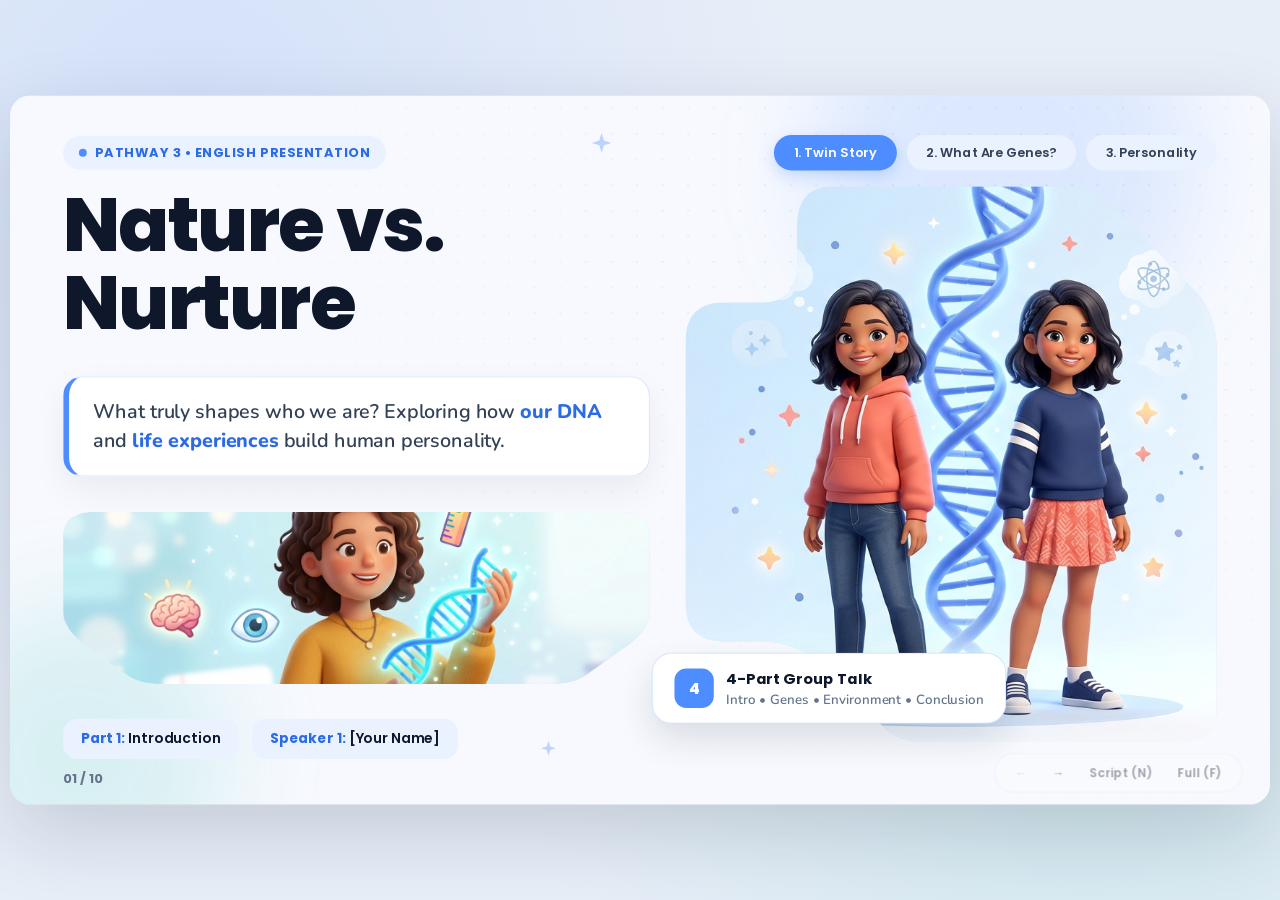
==== commit b1f603a9: "feat: add Part 4 Conclusion slides (slides 7-10) from script_04" ====
--- a/index.html
+++ b/index.html
@@ -408,15 +408,207 @@
         </section>
 
         <!-- =================================================================
-             TEAMMATE HANDOFF ZONE (Person 2, Person 3, Person 4)
-             Copy any <section class="slide"> block above and paste below!
+             TEAMMATE HANDOFF ZONE (Person 2, Person 3)
+             Copy any <section class="slide"> block above and paste here!
              See docs/HANDOFF_GUIDE.md for layout templates.
              ================================================================= -->
 
+        <!-- =================================================================
+             PART 4: CONCLUSION (4 Slides from script_04.md)
+             ================================================================= -->
+
+        <!-- SLIDE 7: GENETICS AND PERSONALITY -->
+        <section class="slide" data-slide="6" data-notes="To conclude our presentation, personality is influenced by both genes and the environment. We can inherit some personality traits from our parents — for example, being shy, friendly, or outgoing.">
+          <header class="slide-topbar anim anim-d1">
+            <span class="section-tag">Part 04 &bull; Conclusion</span>
+            <div class="topic-pills">
+              <button class="topic-pill is-active" data-goto="6">Summary</button>
+              <button class="topic-pill" data-goto="7">4 Factors</button>
+              <button class="topic-pill" data-goto="8">Final Thoughts</button>
+            </div>
+          </header>
+
+          <div class="handoff-grid">
+            <div class="handoff-left">
+              <h2 class="slide-heading anim anim-d2">Genetics and<br />Personality</h2>
+
+              <div class="handoff-quote-card anim anim-d3">
+                Personality is influenced by <span class="highlight-blue">both genes and the environment</span>.
+              </div>
+
+              <div class="next-speaker-box anim anim-d4">
+                <h3 style="font-family: var(--font-display); font-size: 22px; font-weight: 800;">
+                  Inherited Traits
+                </h3>
+                <p class="body-text" style="font-size: 17.5px;">
+                  We can inherit some personality traits from our parents right from the start.
+                </p>
+                <div class="preview-chips">
+                  <span class="preview-chip">Shy</span>
+                  <span class="preview-chip">Friendly</span>
+                  <span class="preview-chip">Outgoing</span>
+                </div>
+              </div>
+            </div>
+
+            <div class="media-frame mask-stepped-hero handoff-img-frame anim anim-d3">
+              <img src="assets/cartoon-hero.jpg" alt="Twin sisters representing inherited traits and personality" />
+            </div>
+          </div>
+        </section>
+
+        <!-- SLIDE 8: WHAT SHAPES OUR PERSONALITY? -->
+        <section class="slide" data-slide="7" data-notes="So, what shapes our personality? First, genes: we may inherit personality traits from our parents. Second, family: the way our parents raise us. Third, friends: people around us can influence our behavior. And finally, life experiences: our experiences help shape who we are.">
+          <header class="slide-topbar anim anim-d1">
+            <span class="section-tag">Part 04 &bull; Genes &amp; Environment</span>
+            <div class="topic-pills">
+              <button class="topic-pill" data-goto="6">Summary</button>
+              <button class="topic-pill is-active" data-goto="7">4 Factors</button>
+              <button class="topic-pill" data-goto="8">Final Thoughts</button>
+            </div>
+          </header>
+
+          <div class="anim anim-d2" style="margin-bottom: 18px;">
+            <h2 class="slide-heading">What Shapes Our Personality?</h2>
+          </div>
+
+          <div class="four-factors-grid anim anim-d3">
+            <div class="factor-card factor-card--blue">
+              <div class="factor-icon factor-icon--blue">
+                <svg width="28" height="28" viewBox="0 0 24 24" fill="none" stroke="currentColor" stroke-width="2.2" stroke-linecap="round" stroke-linejoin="round"><path d="M2 15c6.667-6 13.333 0 20-6"/><path d="M9 22c1.798-1.998 2.518-3.995 2.807-5.993"/><path d="M15 2c-1.798 1.998-2.518 3.995-2.807 5.993"/><path d="m17 6-2.5-2.5"/><path d="m14 8-1-1"/><path d="m7 18 2.5 2.5"/><path d="m3.5 14.5.5.5"/><path d="m20 9 .5.5"/><path d="m6.5 12.5 1 1"/><path d="m16.5 10.5 1 1"/><path d="m10 16 1.5 1.5"/></svg>
+              </div>
+              <div>
+                <h3>1. Genes</h3>
+                <p>We may inherit personality traits from our parents.</p>
+              </div>
+            </div>
+
+            <div class="factor-card factor-card--teal">
+              <div class="factor-icon factor-icon--teal">
+                <svg width="28" height="28" viewBox="0 0 24 24" fill="none" stroke="currentColor" stroke-width="2.2" stroke-linecap="round" stroke-linejoin="round"><path d="M15 21v-8a1 1 0 0 0-1-1h-4a1 1 0 0 0-1 1v8"/><path d="M3 10a2 2 0 0 1 .709-1.528l7-5.999a2 2 0 0 1 2.582 0l7 5.999A2 2 0 0 1 21 10v9a2 2 0 0 1-2 2H5a2 2 0 0 1-2-2z"/></svg>
+              </div>
+              <div>
+                <h3>2. Family</h3>
+                <p>The way our parents raise us.</p>
+              </div>
+            </div>
+
+            <div class="factor-card factor-card--coral">
+              <div class="factor-icon factor-icon--coral">
+                <svg width="28" height="28" viewBox="0 0 24 24" fill="none" stroke="currentColor" stroke-width="2.2" stroke-linecap="round" stroke-linejoin="round"><path d="M16 21v-2a4 4 0 0 0-4-4H6a4 4 0 0 0-4 4v2"/><circle cx="9" cy="7" r="4"/><path d="M22 21v-2a4 4 0 0 0-3-3.87"/><path d="M16 3.13a4 4 0 0 1 0 7.75"/></svg>
+              </div>
+              <div>
+                <h3>3. Friends</h3>
+                <p>People around us can influence our behavior.</p>
+              </div>
+            </div>
+
+            <div class="factor-card factor-card--amber">
+              <div class="factor-icon factor-icon--amber">
+                <svg width="28" height="28" viewBox="0 0 24 24" fill="none" stroke="currentColor" stroke-width="2.2" stroke-linecap="round" stroke-linejoin="round"><circle cx="12" cy="12" r="10"/><path d="m16.24 7.76-1.804 5.411a2 2 0 0 1-1.265 1.265L7.76 16.24l1.804-5.411a2 2 0 0 1 1.265-1.265z"/></svg>
+              </div>
+              <div>
+                <h3>4. Life Experiences</h3>
+                <p>Our experiences help shape who we are.</p>
+              </div>
+            </div>
+          </div>
+        </section>
+
+        <!-- SLIDE 9: FINAL THOUGHTS -->
+        <section class="slide" data-slide="8" data-notes="In our final thoughts: who we are is more than our genes. Genes are important, but they do not decide everything. We can learn new things and develop our personalities. And remember — everyone has a unique personality.">
+          <header class="slide-topbar anim anim-d1">
+            <span class="section-tag">Part 04 &bull; Final Thoughts</span>
+            <div class="topic-pills">
+              <button class="topic-pill" data-goto="6">Summary</button>
+              <button class="topic-pill" data-goto="7">4 Factors</button>
+              <button class="topic-pill is-active" data-goto="8">Final Thoughts</button>
+            </div>
+          </header>
+
+          <div class="personality-grid">
+            <div class="media-frame mask-l-shape anim anim-d2" style="height: 100%;">
+              <img src="assets/cartoon-growth.jpg" alt="Cartoon illustration of personal growth from DNA and life experiences" />
+            </div>
+
+            <div class="personality-left">
+              <div class="anim anim-d2">
+                <h2 class="slide-heading">Who We Are Is<br />More Than Genes</h2>
+              </div>
+
+              <div class="pillar-stack anim anim-d3">
+                <div class="pillar-item">
+                  <div class="pillar-badge pillar-badge--blue">
+                    <svg width="24" height="24" viewBox="0 0 24 24" fill="none" stroke="currentColor" stroke-width="2.2" stroke-linecap="round" stroke-linejoin="round"><path d="M12 22c5.523 0 10-4.477 10-10S17.523 2 12 2 2 6.477 2 12s4.477 10 10 10z"/><path d="m9 12 2 2 4-4"/></svg>
+                  </div>
+                  <div>
+                    <h3>Genes Don&rsquo;t Decide Everything</h3>
+                    <p>Genes are important, but they are only the starting point.</p>
+                  </div>
+                </div>
+
+                <div class="pillar-item">
+                  <div class="pillar-badge pillar-badge--teal">
+                    <svg width="24" height="24" viewBox="0 0 24 24" fill="none" stroke="currentColor" stroke-width="2.2" stroke-linecap="round" stroke-linejoin="round"><path d="M2 3h6a4 4 0 0 1 4 4v14a3 3 0 0 0-3-3H2z"/><path d="M22 3h-6a4 4 0 0 0-4 4v14a3 3 0 0 1 3-3h7z"/></svg>
+                  </div>
+                  <div>
+                    <h3>Always Growing &amp; Learning</h3>
+                    <p>We can learn new things and develop our personalities over time.</p>
+                  </div>
+                </div>
+
+                <div class="pillar-item">
+                  <div class="pillar-badge pillar-badge--coral">
+                    <svg width="24" height="24" viewBox="0 0 24 24" fill="none" stroke="currentColor" stroke-width="2.2" stroke-linecap="round" stroke-linejoin="round"><polygon points="12 2 15.09 8.26 22 9.27 17 14.14 18.18 21.02 12 17.77 5.82 21.02 7 14.14 2 9.27 8.91 8.26 12 2"/></svg>
+                  </div>
+                  <div>
+                    <h3>Uniquely You</h3>
+                    <p>Everyone has a unique personality shaped by their own journey.</p>
+                  </div>
+                </div>
+              </div>
+            </div>
+          </div>
+        </section>
+
+        <!-- SLIDE 10: THANK YOU FOR LISTENING -->
+        <section class="slide" data-slide="9" data-notes="Thank you so much for listening! We are happy to answer any questions you have.">
+          <header class="slide-topbar anim anim-d1">
+            <span class="section-tag">Part 04 &bull; Closing</span>
+            <div class="topic-pills">
+              <button class="topic-pill" data-goto="0">Back to Start</button>
+              <button class="topic-pill is-active" data-goto="9">Q&amp;A</button>
+            </div>
+          </header>
+
+          <div class="thankyou-grid">
+            <div class="handoff-left">
+              <h1 class="hero-title anim anim-d2">Thank You<br />for Listening!</h1>
+
+              <div class="cover-subtitle-box anim anim-d3">
+                <p class="lead-text">
+                  We hope you enjoyed exploring <span class="highlight-blue">Nature vs. Nurture</span> with our group. Any questions?
+                </p>
+              </div>
+
+              <div class="cover-meta-row anim anim-d4">
+                <div class="meta-chip"><strong>1.</strong> Intro</div>
+                <div class="meta-chip"><strong>2.</strong> Genetics</div>
+                <div class="meta-chip"><strong>3.</strong> Environment</div>
+                <div class="meta-chip"><strong>4.</strong> Conclusion</div>
+              </div>
+            </div>
+
+            <div class="media-frame mask-rounded thankyou-img-frame anim anim-d3">
+              <img src="assets/cartoon-thankyou.jpg" alt="Four cheerful students waving thank you" />
+            </div>
+          </div>
+        </section>
+
       </div>
 
       <!-- Minimal Slide Number & Subtle Presenter Controls -->
-      <div class="slide-footer-num" id="slideCounter">01 / 06</div>
+      <div class="slide-footer-num" id="slideCounter">01 / 10</div>
 
       <div class="presenter-bar" aria-label="Presentation controls">
         <button class="p-btn" id="prevBtn" title="Previous Slide">&larr;</button>
--- a/css/styles.css
+++ b/css/styles.css
@@ -996,6 +996,77 @@
 }
 
 /* ==========================================================================
+   Part 4: Conclusion Layouts (Slides 7–10)
+   ========================================================================== */
+
+.four-factors-grid {
+  display: grid;
+  grid-template-columns: 1fr 1fr;
+  grid-template-rows: 1fr 1fr;
+  gap: 20px;
+  flex: 1;
+  min-height: 0;
+}
+
+.factor-card {
+  background: var(--bg-card);
+  border: 1.5px solid var(--border-soft);
+  border-radius: 24px;
+  padding: 24px 28px;
+  box-shadow: var(--shadow-card);
+  display: flex;
+  align-items: center;
+  gap: 20px;
+}
+
+.factor-card--blue { border-left: 6px solid var(--accent); }
+.factor-card--teal { border-left: 6px solid var(--teal); }
+.factor-card--coral { border-left: 6px solid var(--coral); }
+.factor-card--amber { border-left: 6px solid var(--amber); }
+
+.factor-icon {
+  width: 60px;
+  height: 60px;
+  border-radius: 18px;
+  display: grid;
+  place-items: center;
+  flex-shrink: 0;
+}
+
+.factor-icon--blue { background: var(--accent-soft); color: var(--accent-deep); }
+.factor-icon--teal { background: var(--teal-soft); color: #0f766e; }
+.factor-icon--coral { background: var(--coral-soft); color: #e11d48; }
+.factor-icon--amber { background: rgba(245, 158, 11, 0.14); color: #b45309; }
+
+.factor-card h3 {
+  font-family: var(--font-display);
+  font-size: 22px;
+  font-weight: 800;
+  margin-bottom: 4px;
+}
+
+.factor-card p {
+  font-size: 17px;
+  font-weight: 600;
+  color: var(--text-secondary);
+  line-height: 1.45;
+}
+
+.thankyou-grid {
+  display: grid;
+  grid-template-columns: 1fr 1fr;
+  gap: 40px;
+  flex: 1;
+  min-height: 0;
+  align-items: center;
+}
+
+.thankyou-img-frame {
+  height: 480px;
+  width: 100%;
+}
+
+/* ==========================================================================
    Animations & Print
    ========================================================================== */
 
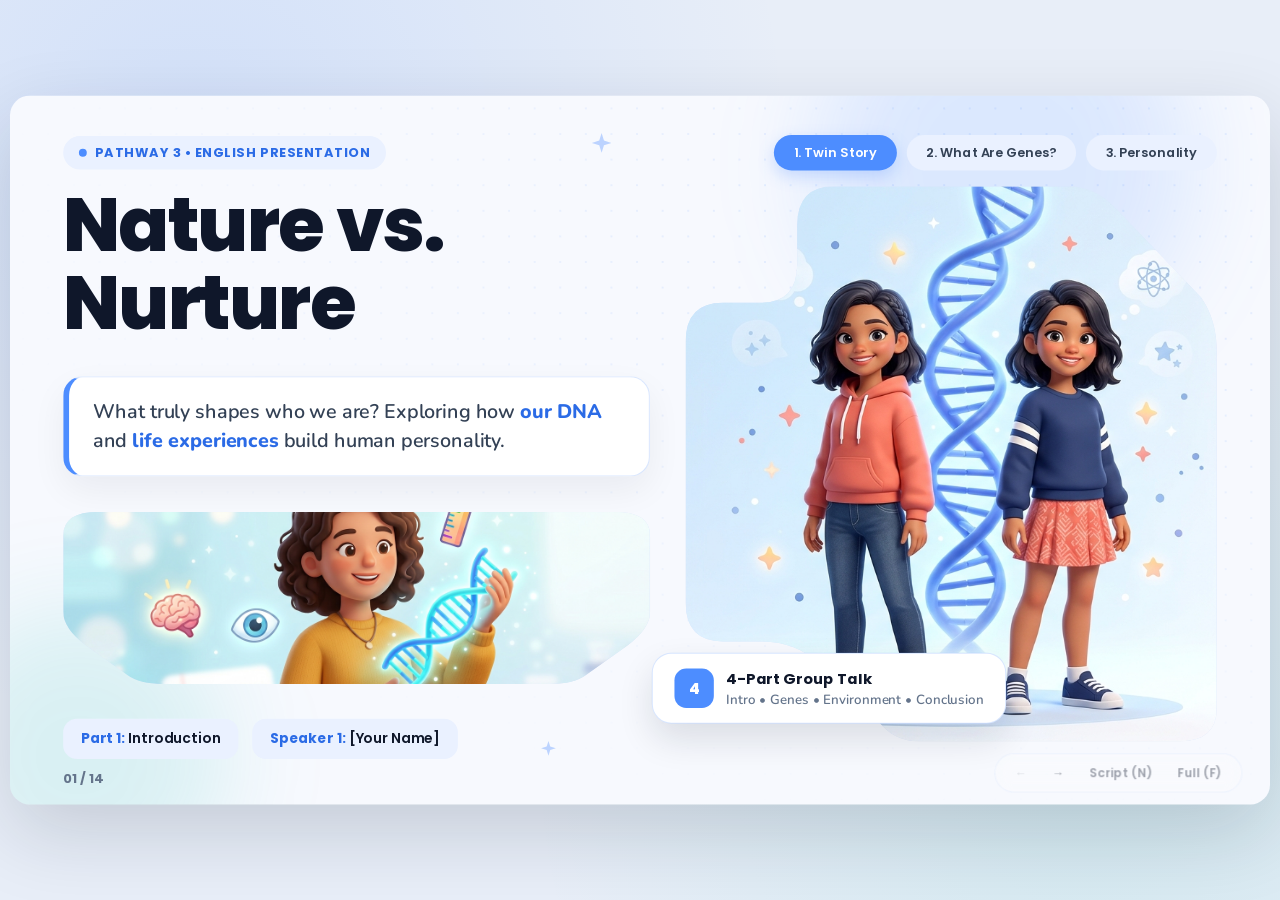
==== commit 95d6235c: "feat: add Part 2 Genetic Influence slides (slides 7-10) from script_02" ====
--- a/index.html
+++ b/index.html
@@ -71,7 +71,7 @@
               </div>
 
               <div class="media-frame mask-chamfer-banner cover-banner anim anim-d4">
-                <img src="assets/cartoon-genes.jpg" alt="Friendly cartoon illustration of DNA and traits" />
+                <img src="assets/01_03_what_are_genes.jpg" alt="Friendly cartoon illustration of DNA and traits" />
               </div>
 
               <div class="cover-meta-row anim anim-d5">
@@ -82,7 +82,7 @@
 
             <div class="cover-right anim anim-d3">
               <div class="media-frame mask-stepped-hero cover-hero-frame">
-                <img src="assets/cartoon-hero.jpg" alt="Cartoon twin sisters with DNA double helix" />
+                <img src="assets/01_01_cover_twins_dna.jpg" alt="Cartoon twin sisters with DNA double helix" />
               </div>
 
               <div class="cover-floating-tag anim anim-d5">
@@ -113,7 +113,7 @@
             <div class="twins-left anim anim-d2">
               <h2 class="slide-heading">Two Twin Sisters,<br />One Same Room</h2>
               <div class="media-frame mask-l-shape twins-image">
-                <img src="assets/cartoon-twins.jpg" alt="Cartoon of two twin sisters in the same room with opposite personalities" />
+                <img src="assets/01_02_two_twin_sisters.jpg" alt="Cartoon of two twin sisters in the same room with opposite personalities" />
               </div>
             </div>
 
@@ -184,7 +184,7 @@
               </div>
 
               <div class="media-frame mask-rounded anim anim-d4" style="height: 200px;">
-                <img src="assets/cartoon-hero.jpg" alt="Nature versus Nurture cartoon visual" />
+                <img src="assets/01_01_cover_twins_dna.jpg" alt="Nature versus Nurture cartoon visual" />
               </div>
             </div>
 
@@ -286,7 +286,7 @@
 
             <div class="genes-right anim anim-d3">
               <div class="media-frame mask-rounded genes-img-frame">
-                <img src="assets/cartoon-genes.jpg" alt="Cartoon student exploring DNA and genetic traits" />
+                <img src="assets/01_03_what_are_genes.jpg" alt="Cartoon student exploring DNA and genetic traits" />
               </div>
             </div>
           </div>
@@ -349,7 +349,7 @@
 
             <div class="personality-right anim anim-d3">
               <div class="media-frame mask-rounded personality-img-frame">
-                <img src="assets/cartoon-personality.jpg" alt="Cartoon illustration of thoughts, feelings, and behaviors" />
+                <img src="assets/01_04_what_is_personality.jpg" alt="Cartoon illustration of thoughts, feelings, and behaviors" />
               </div>
 
               <div class="personality-summary-card anim anim-d5">
@@ -402,13 +402,246 @@
             </div>
 
             <div class="media-frame mask-l-shape handoff-img-frame anim anim-d3">
-              <img src="assets/cartoon-twins.jpg" alt="Twin sisters cartoon leading into genetic influence" />
+              <img src="assets/01_02_two_twin_sisters.jpg" alt="Twin sisters cartoon leading into genetic influence" />
             </div>
           </div>
         </section>
 
         <!-- =================================================================
-             TEAMMATE HANDOFF ZONE (Person 2, Person 3)
+             PART 2: GENETIC INFLUENCE (4 Slides from script_02.md)
+             ================================================================= -->
+
+        <!-- SLIDE 7: GENES FROM PARENTS -->
+        <section class="slide" data-slide="6" data-notes="Now, I will talk about the influence of genetics on our personality. As we know, every person receives genes from their parents. These genes do not only affect our physical appearance, but they may also influence our natural behavior and personality.">
+          <header class="slide-topbar anim anim-d1">
+            <span class="section-tag">Part 02 &bull; Genetic Influence</span>
+            <div class="topic-pills">
+              <button class="topic-pill is-active" data-goto="6">From Parents</button>
+              <button class="topic-pill" data-goto="7">Natural Traits</button>
+              <button class="topic-pill" data-goto="8">Not Everything</button>
+              <button class="topic-pill" data-goto="9">Main Idea</button>
+            </div>
+          </header>
+
+          <div class="personality-grid">
+            <div class="personality-left">
+              <div class="anim anim-d2">
+                <h2 class="slide-heading">Genes from<br />Parents</h2>
+              </div>
+
+              <div class="genes-def-card anim anim-d3">
+                <p class="lead-text">
+                  Every person receives <span class="highlight-blue">genes from their parents</span> &mdash; shaping more than just how we look.
+                </p>
+              </div>
+
+              <div class="pillar-stack anim anim-d4">
+                <div class="pillar-item">
+                  <div class="pillar-badge pillar-badge--blue">
+                    <svg width="24" height="24" viewBox="0 0 24 24" fill="none" stroke="currentColor" stroke-width="2.2" stroke-linecap="round" stroke-linejoin="round"><path d="M2 12s3-7 10-7 10 7 10 7-3 7-10 7-10-7-10-7Z"/><circle cx="12" cy="12" r="3"/></svg>
+                  </div>
+                  <div>
+                    <h3>1. Physical Appearance</h3>
+                    <p>Eye color, height, facial features, and hair type.</p>
+                  </div>
+                </div>
+
+                <div class="pillar-item">
+                  <div class="pillar-badge pillar-badge--teal">
+                    <svg width="24" height="24" viewBox="0 0 24 24" fill="none" stroke="currentColor" stroke-width="2.2" stroke-linecap="round" stroke-linejoin="round"><path d="M19 14c1.49-1.46 3-3.21 3-5.5A5.5 5.5 0 0 0 16.5 3c-1.76 0-3 .5-4.5 2-1.5-1.5-2.74-2-4.5-2A5.5 5.5 0 0 0 2 8.5c0 2.3 1.5 4.05 3 5.5l7 7Z"/></svg>
+                  </div>
+                  <div>
+                    <h3>2. Natural Personality</h3>
+                    <p>Natural behavior, energy, and how we react to others.</p>
+                  </div>
+                </div>
+              </div>
+            </div>
+
+            <div class="media-frame mask-stepped-hero anim anim-d3" style="height: 100%;">
+              <img src="assets/02_01_genes_from_parents.jpg" alt="Cartoon parents and child connected by a glowing DNA helix" />
+            </div>
+          </div>
+        </section>
+
+        <!-- SLIDE 8: NATURAL PERSONALITY -->
+        <section class="slide" data-slide="7" data-notes="First, genetics can influence whether a person is naturally shy or outgoing. Some children are naturally quiet and need more time to feel comfortable, while others are active and enjoy talking. Second, genetics may influence our emotions and behavior: some people are calm and patient, while others are more sensitive and emotional. Some children have lots of energy for outdoor activities, while others prefer reading or drawing.">
+          <header class="slide-topbar anim anim-d1">
+            <span class="section-tag">Part 02 &bull; Natural Personality</span>
+            <div class="topic-pills">
+              <button class="topic-pill" data-goto="6">From Parents</button>
+              <button class="topic-pill is-active" data-goto="7">Natural Traits</button>
+              <button class="topic-pill" data-goto="8">Not Everything</button>
+              <button class="topic-pill" data-goto="9">Main Idea</button>
+            </div>
+          </header>
+
+          <div class="anim anim-d2" style="margin-bottom: 14px;">
+            <h2 class="slide-heading">Natural Personality Traits</h2>
+          </div>
+
+          <div class="factors-split" style="grid-template-columns: 0.92fr 1.08fr;">
+            <div class="media-frame mask-l-shape anim anim-d3" style="height: 100%;">
+              <img src="assets/02_02_natural_personality.jpg" alt="Cartoon showing shy, outgoing, calm, and energetic children" />
+            </div>
+
+            <div class="four-factors-grid anim anim-d4">
+              <div class="factor-card factor-card--blue">
+                <div class="factor-icon factor-icon--blue">
+                  <svg width="24" height="24" viewBox="0 0 24 24" fill="none" stroke="currentColor" stroke-width="2.2" stroke-linecap="round" stroke-linejoin="round"><path d="M16 21v-2a4 4 0 0 0-4-4H6a4 4 0 0 0-4 4v2"/><circle cx="9" cy="7" r="4"/><path d="M22 21v-2a4 4 0 0 0-3-3.87"/><path d="M16 3.13a4 4 0 0 1 0 7.75"/></svg>
+                </div>
+                <div>
+                  <h3>Shy or Outgoing</h3>
+                  <p>Quiet &amp; cautious with new people vs. talkative &amp; social.</p>
+                </div>
+              </div>
+
+              <div class="factor-card factor-card--teal">
+                <div class="factor-icon factor-icon--teal">
+                  <svg width="24" height="24" viewBox="0 0 24 24" fill="none" stroke="currentColor" stroke-width="2.2" stroke-linecap="round" stroke-linejoin="round"><circle cx="12" cy="12" r="10"/><path d="M8 14s1.5 2 4 2 4-2 4-2"/><line x1="9" x2="9.01" y1="9" y2="9"/><line x1="15" x2="15.01" y1="9" y2="9"/></svg>
+                </div>
+                <div>
+                  <h3>Calm &amp; Patient</h3>
+                  <p>Relaxed temperament &mdash; does not get angry easily.</p>
+                </div>
+              </div>
+
+              <div class="factor-card factor-card--amber">
+                <div class="factor-icon factor-icon--amber">
+                  <svg width="24" height="24" viewBox="0 0 24 24" fill="none" stroke="currentColor" stroke-width="2.2" stroke-linecap="round" stroke-linejoin="round"><polygon points="13 2 3 14 12 14 11 22 21 10 12 10 13 2"/></svg>
+                </div>
+                <div>
+                  <h3>Active &amp; Energetic</h3>
+                  <p>Loves outdoor games vs. quiet reading or drawing.</p>
+                </div>
+              </div>
+
+              <div class="factor-card factor-card--coral">
+                <div class="factor-icon factor-icon--coral">
+                  <svg width="24" height="24" viewBox="0 0 24 24" fill="none" stroke="currentColor" stroke-width="2.2" stroke-linecap="round" stroke-linejoin="round"><path d="M19 14c1.49-1.46 3-3.21 3-5.5A5.5 5.5 0 0 0 16.5 3c-1.76 0-3 .5-4.5 2-1.5-1.5-2.74-2-4.5-2A5.5 5.5 0 0 0 2 8.5c0 2.3 1.5 4.05 3 5.5l7 7Z"/></svg>
+                </div>
+                <div>
+                  <h3>Sensitive &amp; Emotional</h3>
+                  <p>Feels happy or sad more easily in daily life.</p>
+                </div>
+              </div>
+            </div>
+          </div>
+        </section>
+
+        <!-- SLIDE 9: GENES DO NOT DECIDE EVERYTHING -->
+        <section class="slide" data-slide="8" data-notes="However, we should understand that genes do not decide everything. For example, a child with shy parents does not always become shy. They may become more confident when they meet new friends, join school activities, or practice speaking in front of other people. This means genes only create natural tendencies — they do not completely control our personality. Even brothers and sisters with the same parents can have very different personalities.">
+          <header class="slide-topbar anim anim-d1">
+            <span class="section-tag">Part 02 &bull; Beyond DNA</span>
+            <div class="topic-pills">
+              <button class="topic-pill" data-goto="6">From Parents</button>
+              <button class="topic-pill" data-goto="7">Natural Traits</button>
+              <button class="topic-pill is-active" data-goto="8">Not Everything</button>
+              <button class="topic-pill" data-goto="9">Main Idea</button>
+            </div>
+          </header>
+
+          <div class="personality-grid">
+            <div class="personality-left">
+              <div class="anim anim-d2">
+                <h2 class="slide-heading">Genes Don&rsquo;t<br />Decide Everything</h2>
+              </div>
+
+              <div class="pillar-stack anim anim-d3">
+                <div class="pillar-item">
+                  <div class="pillar-badge pillar-badge--blue">
+                    <svg width="24" height="24" viewBox="0 0 24 24" fill="none" stroke="currentColor" stroke-width="2.2" stroke-linecap="round" stroke-linejoin="round"><path d="M12 20V10"/><path d="M18 20V4"/><path d="M6 20v-4"/></svg>
+                  </div>
+                  <div>
+                    <h3>Personality Can Change</h3>
+                    <p>Genes only create natural tendencies, not fixed rules.</p>
+                  </div>
+                </div>
+
+                <div class="pillar-item">
+                  <div class="pillar-badge pillar-badge--teal">
+                    <svg width="24" height="24" viewBox="0 0 24 24" fill="none" stroke="currentColor" stroke-width="2.2" stroke-linecap="round" stroke-linejoin="round"><path d="M16 21v-2a4 4 0 0 0-4-4H6a4 4 0 0 0-4 4v2"/><circle cx="9" cy="7" r="4"/><path d="M22 21v-2a4 4 0 0 0-3-3.87"/><path d="M16 3.13a4 4 0 0 1 0 7.75"/></svg>
+                  </div>
+                  <div>
+                    <h3>Confidence Through Experience</h3>
+                    <p>New friends, school activities &amp; speaking practice build confidence.</p>
+                  </div>
+                </div>
+
+                <div class="pillar-item">
+                  <div class="pillar-badge pillar-badge--coral">
+                    <svg width="24" height="24" viewBox="0 0 24 24" fill="none" stroke="currentColor" stroke-width="2.2" stroke-linecap="round" stroke-linejoin="round"><path d="M17 21v-2a4 4 0 0 0-4-4H5a4 4 0 0 0-4 4v2"/><circle cx="9" cy="7" r="4"/><line x1="19" x2="19" y1="8" y2="14"/><line x1="22" x2="16" y1="11" y2="11"/></svg>
+                  </div>
+                  <div>
+                    <h3>Same Parents, Different Siblings</h3>
+                    <p>One sibling may be quiet while another is active &amp; talkative.</p>
+                  </div>
+                </div>
+              </div>
+            </div>
+
+            <div class="media-frame mask-rounded anim anim-d3" style="height: 100%;">
+              <img src="assets/02_03_confidence_growth.jpg" alt="Cartoon student speaking confidently in front of supportive classmates" />
+            </div>
+          </div>
+        </section>
+
+        <!-- SLIDE 10: MAIN IDEA & HANDOFF TO PERSON 3 -->
+        <section class="slide" data-slide="9" data-notes="So, genetics is an important factor in personality, but it is not the only factor. In the next part, my friend will explain how the environment affects our personality. Thank you for listening!">
+          <header class="slide-topbar anim anim-d1">
+            <span class="section-tag">Part 02 &bull; Main Idea</span>
+            <div class="topic-pills">
+              <button class="topic-pill" data-goto="6">From Parents</button>
+              <button class="topic-pill" data-goto="7">Natural Traits</button>
+              <button class="topic-pill" data-goto="8">Not Everything</button>
+              <button class="topic-pill is-active" data-goto="9">Main Idea</button>
+            </div>
+          </header>
+
+          <div class="handoff-grid">
+            <div class="handoff-left">
+              <h2 class="slide-heading anim anim-d2">Important, Not<br />the Only Factor</h2>
+
+              <div class="handoff-quote-card anim anim-d3">
+                Genetics is an <span class="highlight-blue">important factor</span> in personality, but it is <span class="highlight-blue">not the only factor</span>.
+              </div>
+
+              <div class="next-speaker-box anim anim-d4">
+                <div class="next-badge">Up Next &bull; Part 3</div>
+                <h3 style="font-family: var(--font-display); font-size: 24px; font-weight: 800;">
+                  Environmental Influence
+                </h3>
+                <p class="body-text" style="font-size: 16.5px;">
+                  Next, <span class="highlight-blue" contenteditable="true" title="Click to edit Speaker 3's name">[Speaker 3 Name]</span> will explain how the environment shapes our personality.
+                </p>
+                <div class="preview-chips">
+                  <span class="preview-chip">Family</span>
+                  <span class="preview-chip">Friends &amp; School</span>
+                  <span class="preview-chip">Life Experiences</span>
+                </div>
+              </div>
+            </div>
+
+            <div class="factors-hub-card anim anim-d3" style="height: 460px;">
+              <svg class="factors-hub-svg" viewBox="0 0 420 420" fill="none" xmlns="http://www.w3.org/2000/svg" role="img" aria-label="Genetics plus Environment equals Personality">
+                <circle cx="210" cy="210" r="150" stroke="#4D8DFF" stroke-opacity="0.18" stroke-width="2.5" stroke-dasharray="8 8" />
+                <rect x="44" y="138" width="146" height="144" rx="26" fill="#EAF1FF" stroke="#4D8DFF" stroke-width="3" />
+                <text x="117" y="198" text-anchor="middle" fill="#2B6BE6" font-family="Poppins, sans-serif" font-size="20" font-weight="800">GENETICS</text>
+                <text x="117" y="226" text-anchor="middle" fill="#334155" font-family="Nunito, sans-serif" font-size="14" font-weight="700">Natural Tendencies</text>
+
+                <circle cx="210" cy="210" r="24" fill="#4D8DFF" />
+                <text x="210" y="218" text-anchor="middle" fill="#FFFFFF" font-family="Poppins, sans-serif" font-size="26" font-weight="800">+</text>
+
+                <rect x="230" y="138" width="146" height="144" rx="26" fill="#E6FAF7" stroke="#14B8A6" stroke-width="3" />
+                <text x="303" y="198" text-anchor="middle" fill="#0F766E" font-family="Poppins, sans-serif" font-size="18" font-weight="800">ENVIRONMENT</text>
+                <text x="303" y="226" text-anchor="middle" fill="#334155" font-family="Nunito, sans-serif" font-size="14" font-weight="700">Life &amp; Experiences</text>
+              </svg>
+            </div>
+          </div>
+        </section>
+
+        <!-- =================================================================
+             TEAMMATE HANDOFF ZONE (Person 3)
              Copy any <section class="slide"> block above and paste here!
              See docs/HANDOFF_GUIDE.md for layout templates.
              ================================================================= -->
@@ -417,14 +650,14 @@
              PART 4: CONCLUSION (4 Slides from script_04.md)
              ================================================================= -->
 
-        <!-- SLIDE 7: GENETICS AND PERSONALITY -->
-        <section class="slide" data-slide="6" data-notes="To conclude our presentation, personality is influenced by both genes and the environment. We can inherit some personality traits from our parents — for example, being shy, friendly, or outgoing.">
+        <!-- SLIDE 11: CONCLUSION — GENETICS AND PERSONALITY -->
+        <section class="slide" data-slide="10" data-notes="To conclude our presentation: Genetics and Personality. Personality is influenced by both genes and the environment. We can inherit some personality traits from our parents — for example: shy, friendly, or outgoing.">
           <header class="slide-topbar anim anim-d1">
             <span class="section-tag">Part 04 &bull; Conclusion</span>
             <div class="topic-pills">
-              <button class="topic-pill is-active" data-goto="6">Summary</button>
-              <button class="topic-pill" data-goto="7">4 Factors</button>
-              <button class="topic-pill" data-goto="8">Final Thoughts</button>
+              <button class="topic-pill is-active" data-goto="10">Conclusion</button>
+              <button class="topic-pill" data-goto="11">Genes &amp; Environment</button>
+              <button class="topic-pill" data-goto="12">Final Thoughts</button>
             </div>
           </header>
 
@@ -441,7 +674,7 @@
                   Inherited Traits
                 </h3>
                 <p class="body-text" style="font-size: 17.5px;">
-                  We can inherit some personality traits from our parents right from the start.
+                  We can inherit some personality traits from our parents.
                 </p>
                 <div class="preview-chips">
                   <span class="preview-chip">Shy</span>
@@ -452,88 +685,126 @@
             </div>
 
             <div class="media-frame mask-stepped-hero handoff-img-frame anim anim-d3">
-              <img src="assets/cartoon-hero.jpg" alt="Twin sisters representing inherited traits and personality" />
-            </div>
-          </div>
-        </section>
-
-        <!-- SLIDE 8: WHAT SHAPES OUR PERSONALITY? -->
-        <section class="slide" data-slide="7" data-notes="So, what shapes our personality? First, genes: we may inherit personality traits from our parents. Second, family: the way our parents raise us. Third, friends: people around us can influence our behavior. And finally, life experiences: our experiences help shape who we are.">
+              <img src="assets/04_01_genetics_personality.jpg" alt="Cartoon family with DNA ribbon and personality trait badges" />
+            </div>
+          </div>
+        </section>
+
+        <!-- SLIDE 12: WHAT SHAPES OUR PERSONALITY? -->
+        <section class="slide" data-slide="11" data-notes="So, what shapes our personality? First, genes: we may inherit personality traits from our parents. Second, family: the way our parents raise us. Third, friends: people around us can influence our behavior. And finally, life experiences: our experiences help shape who we are.">
           <header class="slide-topbar anim anim-d1">
             <span class="section-tag">Part 04 &bull; Genes &amp; Environment</span>
             <div class="topic-pills">
-              <button class="topic-pill" data-goto="6">Summary</button>
-              <button class="topic-pill is-active" data-goto="7">4 Factors</button>
-              <button class="topic-pill" data-goto="8">Final Thoughts</button>
-            </div>
-          </header>
-
-          <div class="anim anim-d2" style="margin-bottom: 18px;">
+              <button class="topic-pill" data-goto="10">Conclusion</button>
+              <button class="topic-pill is-active" data-goto="11">4 Factors</button>
+              <button class="topic-pill" data-goto="12">Final Thoughts</button>
+            </div>
+          </header>
+
+          <div class="anim anim-d2" style="margin-bottom: 14px;">
             <h2 class="slide-heading">What Shapes Our Personality?</h2>
           </div>
 
-          <div class="four-factors-grid anim anim-d3">
-            <div class="factor-card factor-card--blue">
-              <div class="factor-icon factor-icon--blue">
-                <svg width="28" height="28" viewBox="0 0 24 24" fill="none" stroke="currentColor" stroke-width="2.2" stroke-linecap="round" stroke-linejoin="round"><path d="M2 15c6.667-6 13.333 0 20-6"/><path d="M9 22c1.798-1.998 2.518-3.995 2.807-5.993"/><path d="M15 2c-1.798 1.998-2.518 3.995-2.807 5.993"/><path d="m17 6-2.5-2.5"/><path d="m14 8-1-1"/><path d="m7 18 2.5 2.5"/><path d="m3.5 14.5.5.5"/><path d="m20 9 .5.5"/><path d="m6.5 12.5 1 1"/><path d="m16.5 10.5 1 1"/><path d="m10 16 1.5 1.5"/></svg>
-              </div>
-              <div>
-                <h3>1. Genes</h3>
-                <p>We may inherit personality traits from our parents.</p>
-              </div>
-            </div>
-
-            <div class="factor-card factor-card--teal">
-              <div class="factor-icon factor-icon--teal">
-                <svg width="28" height="28" viewBox="0 0 24 24" fill="none" stroke="currentColor" stroke-width="2.2" stroke-linecap="round" stroke-linejoin="round"><path d="M15 21v-8a1 1 0 0 0-1-1h-4a1 1 0 0 0-1 1v8"/><path d="M3 10a2 2 0 0 1 .709-1.528l7-5.999a2 2 0 0 1 2.582 0l7 5.999A2 2 0 0 1 21 10v9a2 2 0 0 1-2 2H5a2 2 0 0 1-2-2z"/></svg>
-              </div>
-              <div>
-                <h3>2. Family</h3>
-                <p>The way our parents raise us.</p>
-              </div>
-            </div>
-
-            <div class="factor-card factor-card--coral">
-              <div class="factor-icon factor-icon--coral">
-                <svg width="28" height="28" viewBox="0 0 24 24" fill="none" stroke="currentColor" stroke-width="2.2" stroke-linecap="round" stroke-linejoin="round"><path d="M16 21v-2a4 4 0 0 0-4-4H6a4 4 0 0 0-4 4v2"/><circle cx="9" cy="7" r="4"/><path d="M22 21v-2a4 4 0 0 0-3-3.87"/><path d="M16 3.13a4 4 0 0 1 0 7.75"/></svg>
-              </div>
-              <div>
-                <h3>3. Friends</h3>
-                <p>People around us can influence our behavior.</p>
-              </div>
-            </div>
-
-            <div class="factor-card factor-card--amber">
-              <div class="factor-icon factor-icon--amber">
-                <svg width="28" height="28" viewBox="0 0 24 24" fill="none" stroke="currentColor" stroke-width="2.2" stroke-linecap="round" stroke-linejoin="round"><circle cx="12" cy="12" r="10"/><path d="m16.24 7.76-1.804 5.411a2 2 0 0 1-1.265 1.265L7.76 16.24l1.804-5.411a2 2 0 0 1 1.265-1.265z"/></svg>
-              </div>
-              <div>
-                <h3>4. Life Experiences</h3>
-                <p>Our experiences help shape who we are.</p>
-              </div>
-            </div>
-          </div>
-        </section>
-
-        <!-- SLIDE 9: FINAL THOUGHTS -->
-        <section class="slide" data-slide="8" data-notes="In our final thoughts: who we are is more than our genes. Genes are important, but they do not decide everything. We can learn new things and develop our personalities. And remember — everyone has a unique personality.">
+          <div class="factors-split">
+            <div class="four-factors-grid anim anim-d3">
+              <div class="factor-card factor-card--blue">
+                <div class="factor-icon factor-icon--blue">
+                  <svg width="26" height="26" viewBox="0 0 24 24" fill="none" stroke="currentColor" stroke-width="2.2" stroke-linecap="round" stroke-linejoin="round"><path d="M2 15c6.667-6 13.333 0 20-6"/><path d="M9 22c1.798-1.998 2.518-3.995 2.807-5.993"/><path d="M15 2c-1.798 1.998-2.518 3.995-2.807 5.993"/><path d="m17 6-2.5-2.5"/><path d="m14 8-1-1"/><path d="m7 18 2.5 2.5"/><path d="m3.5 14.5.5.5"/><path d="m20 9 .5.5"/><path d="m6.5 12.5 1 1"/><path d="m16.5 10.5 1 1"/><path d="m10 16 1.5 1.5"/></svg>
+                </div>
+                <div>
+                  <h3>1. Genes</h3>
+                  <p>We may inherit personality traits from our parents.</p>
+                </div>
+              </div>
+
+              <div class="factor-card factor-card--teal">
+                <div class="factor-icon factor-icon--teal">
+                  <svg width="26" height="26" viewBox="0 0 24 24" fill="none" stroke="currentColor" stroke-width="2.2" stroke-linecap="round" stroke-linejoin="round"><path d="M15 21v-8a1 1 0 0 0-1-1h-4a1 1 0 0 0-1 1v8"/><path d="M3 10a2 2 0 0 1 .709-1.528l7-5.999a2 2 0 0 1 2.582 0l7 5.999A2 2 0 0 1 21 10v9a2 2 0 0 1-2 2H5a2 2 0 0 1-2-2z"/></svg>
+                </div>
+                <div>
+                  <h3>2. Family</h3>
+                  <p>The way our parents raise us.</p>
+                </div>
+              </div>
+
+              <div class="factor-card factor-card--coral">
+                <div class="factor-icon factor-icon--coral">
+                  <svg width="26" height="26" viewBox="0 0 24 24" fill="none" stroke="currentColor" stroke-width="2.2" stroke-linecap="round" stroke-linejoin="round"><path d="M16 21v-2a4 4 0 0 0-4-4H6a4 4 0 0 0-4 4v2"/><circle cx="9" cy="7" r="4"/><path d="M22 21v-2a4 4 0 0 0-3-3.87"/><path d="M16 3.13a4 4 0 0 1 0 7.75"/></svg>
+                </div>
+                <div>
+                  <h3>3. Friends</h3>
+                  <p>People around us can influence our behavior.</p>
+                </div>
+              </div>
+
+              <div class="factor-card factor-card--amber">
+                <div class="factor-icon factor-icon--amber">
+                  <svg width="26" height="26" viewBox="0 0 24 24" fill="none" stroke="currentColor" stroke-width="2.2" stroke-linecap="round" stroke-linejoin="round"><circle cx="12" cy="12" r="10"/><path d="m16.24 7.76-1.804 5.411a2 2 0 0 1-1.265 1.265L7.76 16.24l1.804-5.411a2 2 0 0 1 1.265-1.265z"/></svg>
+                </div>
+                <div>
+                  <h3>4. Life Experiences</h3>
+                  <p>Our experiences help shape who we are.</p>
+                </div>
+              </div>
+            </div>
+
+            <div class="factors-hub-card anim anim-d4">
+              <svg class="factors-hub-svg" viewBox="0 0 420 420" fill="none" xmlns="http://www.w3.org/2000/svg" role="img" aria-label="Diagram showing Genes, Family, Friends, and Life Experiences shaping Personality">
+                <circle cx="210" cy="210" r="142" stroke="#4D8DFF" stroke-opacity="0.22" stroke-width="2.5" stroke-dasharray="8 8" />
+                <line x1="210" y1="210" x2="108" y2="108" stroke="#4D8DFF" stroke-width="3" stroke-opacity="0.35" />
+                <line x1="210" y1="210" x2="312" y2="108" stroke="#14B8A6" stroke-width="3" stroke-opacity="0.35" />
+                <line x1="210" y1="210" x2="108" y2="312" stroke="#FB7185" stroke-width="3" stroke-opacity="0.35" />
+                <line x1="210" y1="210" x2="312" y2="312" stroke="#F59E0B" stroke-width="3" stroke-opacity="0.35" />
+
+                <!-- Center Hub -->
+                <circle cx="210" cy="210" r="68" fill="#4D8DFF" />
+                <circle cx="210" cy="210" r="78" stroke="#4D8DFF" stroke-opacity="0.2" stroke-width="8" />
+                <text x="210" y="205" text-anchor="middle" fill="#FFFFFF" font-family="Poppins, sans-serif" font-size="18" font-weight="800">YOUR</text>
+                <text x="210" y="229" text-anchor="middle" fill="#FFFFFF" font-family="Poppins, sans-serif" font-size="16" font-weight="700">PERSONALITY</text>
+
+                <!-- Node 1: Genes -->
+                <circle cx="108" cy="108" r="46" fill="#FFFFFF" stroke="#4D8DFF" stroke-width="3" />
+                <text x="108" y="105" text-anchor="middle" fill="#2B6BE6" font-family="Poppins, sans-serif" font-size="15" font-weight="800">GENES</text>
+                <text x="108" y="124" text-anchor="middle" fill="#64748B" font-family="Nunito, sans-serif" font-size="12" font-weight="700">Nature</text>
+
+                <!-- Node 2: Family -->
+                <circle cx="312" cy="108" r="46" fill="#FFFFFF" stroke="#14B8A6" stroke-width="3" />
+                <text x="312" y="105" text-anchor="middle" fill="#0F766E" font-family="Poppins, sans-serif" font-size="15" font-weight="800">FAMILY</text>
+                <text x="312" y="124" text-anchor="middle" fill="#64748B" font-family="Nunito, sans-serif" font-size="12" font-weight="700">Home</text>
+
+                <!-- Node 3: Friends -->
+                <circle cx="108" cy="312" r="46" fill="#FFFFFF" stroke="#FB7185" stroke-width="3" />
+                <text x="108" y="309" text-anchor="middle" fill="#E11D48" font-family="Poppins, sans-serif" font-size="15" font-weight="800">FRIENDS</text>
+                <text x="108" y="328" text-anchor="middle" fill="#64748B" font-family="Nunito, sans-serif" font-size="12" font-weight="700">Social</text>
+
+                <!-- Node 4: Experiences -->
+                <circle cx="312" cy="312" r="46" fill="#FFFFFF" stroke="#F59E0B" stroke-width="3" />
+                <text x="312" y="309" text-anchor="middle" fill="#B45309" font-family="Poppins, sans-serif" font-size="14" font-weight="800">LIFE</text>
+                <text x="312" y="328" text-anchor="middle" fill="#64748B" font-family="Nunito, sans-serif" font-size="12" font-weight="700">Events</text>
+              </svg>
+            </div>
+          </div>
+        </section>
+
+        <!-- SLIDE 13: FINAL THOUGHTS -->
+        <section class="slide" data-slide="12" data-notes="In our final thoughts: who we are is more than our genes. Genes are important, but they do not decide everything. We can learn new things and develop our personalities. And remember — everyone has a unique personality.">
           <header class="slide-topbar anim anim-d1">
             <span class="section-tag">Part 04 &bull; Final Thoughts</span>
             <div class="topic-pills">
-              <button class="topic-pill" data-goto="6">Summary</button>
-              <button class="topic-pill" data-goto="7">4 Factors</button>
-              <button class="topic-pill is-active" data-goto="8">Final Thoughts</button>
+              <button class="topic-pill" data-goto="10">Conclusion</button>
+              <button class="topic-pill" data-goto="11">4 Factors</button>
+              <button class="topic-pill is-active" data-goto="12">Final Thoughts</button>
             </div>
           </header>
 
           <div class="personality-grid">
             <div class="media-frame mask-l-shape anim anim-d2" style="height: 100%;">
-              <img src="assets/cartoon-growth.jpg" alt="Cartoon illustration of personal growth from DNA and life experiences" />
+              <img src="assets/04_03_personal_growth.jpg" alt="Cartoon illustration of personal growth from DNA and life experiences" />
             </div>
 
             <div class="personality-left">
               <div class="anim anim-d2">
-                <h2 class="slide-heading">Who We Are Is<br />More Than Genes</h2>
+                <h2 class="slide-heading">Who We Are Is<br />More Than Our Genes</h2>
               </div>
 
               <div class="pillar-stack anim anim-d3">
@@ -542,8 +813,8 @@
                     <svg width="24" height="24" viewBox="0 0 24 24" fill="none" stroke="currentColor" stroke-width="2.2" stroke-linecap="round" stroke-linejoin="round"><path d="M12 22c5.523 0 10-4.477 10-10S17.523 2 12 2 2 6.477 2 12s4.477 10 10 10z"/><path d="m9 12 2 2 4-4"/></svg>
                   </div>
                   <div>
-                    <h3>Genes Don&rsquo;t Decide Everything</h3>
-                    <p>Genes are important, but they are only the starting point.</p>
+                    <h3>Not Decided by Genes Alone</h3>
+                    <p>Genes are important, but they do not decide everything.</p>
                   </div>
                 </div>
 
@@ -552,8 +823,8 @@
                     <svg width="24" height="24" viewBox="0 0 24 24" fill="none" stroke="currentColor" stroke-width="2.2" stroke-linecap="round" stroke-linejoin="round"><path d="M2 3h6a4 4 0 0 1 4 4v14a3 3 0 0 0-3-3H2z"/><path d="M22 3h-6a4 4 0 0 0-4 4v14a3 3 0 0 1 3-3h7z"/></svg>
                   </div>
                   <div>
-                    <h3>Always Growing &amp; Learning</h3>
-                    <p>We can learn new things and develop our personalities over time.</p>
+                    <h3>Always Learning &amp; Growing</h3>
+                    <p>We can learn new things and develop our personalities.</p>
                   </div>
                 </div>
 
@@ -563,21 +834,21 @@
                   </div>
                   <div>
                     <h3>Uniquely You</h3>
-                    <p>Everyone has a unique personality shaped by their own journey.</p>
-                  </div>
-                </div>
-              </div>
-            </div>
-          </div>
-        </section>
-
-        <!-- SLIDE 10: THANK YOU FOR LISTENING -->
-        <section class="slide" data-slide="9" data-notes="Thank you so much for listening! We are happy to answer any questions you have.">
+                    <p>Everyone has a unique personality.</p>
+                  </div>
+                </div>
+              </div>
+            </div>
+          </div>
+        </section>
+
+        <!-- SLIDE 14: THANK YOU FOR LISTENING -->
+        <section class="slide" data-slide="13" data-notes="Thank you so much for listening! We are happy to answer any questions you have.">
           <header class="slide-topbar anim anim-d1">
             <span class="section-tag">Part 04 &bull; Closing</span>
             <div class="topic-pills">
               <button class="topic-pill" data-goto="0">Back to Start</button>
-              <button class="topic-pill is-active" data-goto="9">Q&amp;A</button>
+              <button class="topic-pill is-active" data-goto="13">Q&amp;A</button>
             </div>
           </header>
 
@@ -600,7 +871,7 @@
             </div>
 
             <div class="media-frame mask-rounded thankyou-img-frame anim anim-d3">
-              <img src="assets/cartoon-thankyou.jpg" alt="Four cheerful students waving thank you" />
+              <img src="assets/04_04_thank_you_group.jpg" alt="Four cheerful students waving thank you" />
             </div>
           </div>
         </section>
@@ -608,7 +879,7 @@
       </div>
 
       <!-- Minimal Slide Number & Subtle Presenter Controls -->
-      <div class="slide-footer-num" id="slideCounter">01 / 10</div>
+      <div class="slide-footer-num" id="slideCounter">01 / 14</div>
 
       <div class="presenter-bar" aria-label="Presentation controls">
         <button class="p-btn" id="prevBtn" title="Previous Slide">&larr;</button>
--- a/css/styles.css
+++ b/css/styles.css
@@ -999,24 +999,32 @@
    Part 4: Conclusion Layouts (Slides 7–10)
    ========================================================================== */
 
+.factors-split {
+  display: grid;
+  grid-template-columns: 1.15fr 0.85fr;
+  gap: 28px;
+  flex: 1;
+  min-height: 0;
+  align-items: stretch;
+}
+
 .four-factors-grid {
   display: grid;
-  grid-template-columns: 1fr 1fr;
-  grid-template-rows: 1fr 1fr;
-  gap: 20px;
-  flex: 1;
+  grid-template-columns: 1fr;
+  grid-template-rows: repeat(4, 1fr);
+  gap: 12px;
   min-height: 0;
 }
 
 .factor-card {
   background: var(--bg-card);
   border: 1.5px solid var(--border-soft);
-  border-radius: 24px;
-  padding: 24px 28px;
+  border-radius: 20px;
+  padding: 14px 20px;
   box-shadow: var(--shadow-card);
   display: flex;
   align-items: center;
-  gap: 20px;
+  gap: 16px;
 }
 
 .factor-card--blue { border-left: 6px solid var(--accent); }
@@ -1050,6 +1058,24 @@
   font-weight: 600;
   color: var(--text-secondary);
   line-height: 1.45;
+}
+
+.factors-hub-card {
+  background: linear-gradient(145deg, #ffffff 0%, #eef4ff 100%);
+  border: 1.5px solid var(--border-soft);
+  border-radius: 30px;
+  box-shadow: var(--shadow-card);
+  display: grid;
+  place-items: center;
+  padding: 20px;
+  position: relative;
+  overflow: hidden;
+}
+
+.factors-hub-svg {
+  width: 100%;
+  height: 100%;
+  max-height: 430px;
 }
 
 .thankyou-grid {
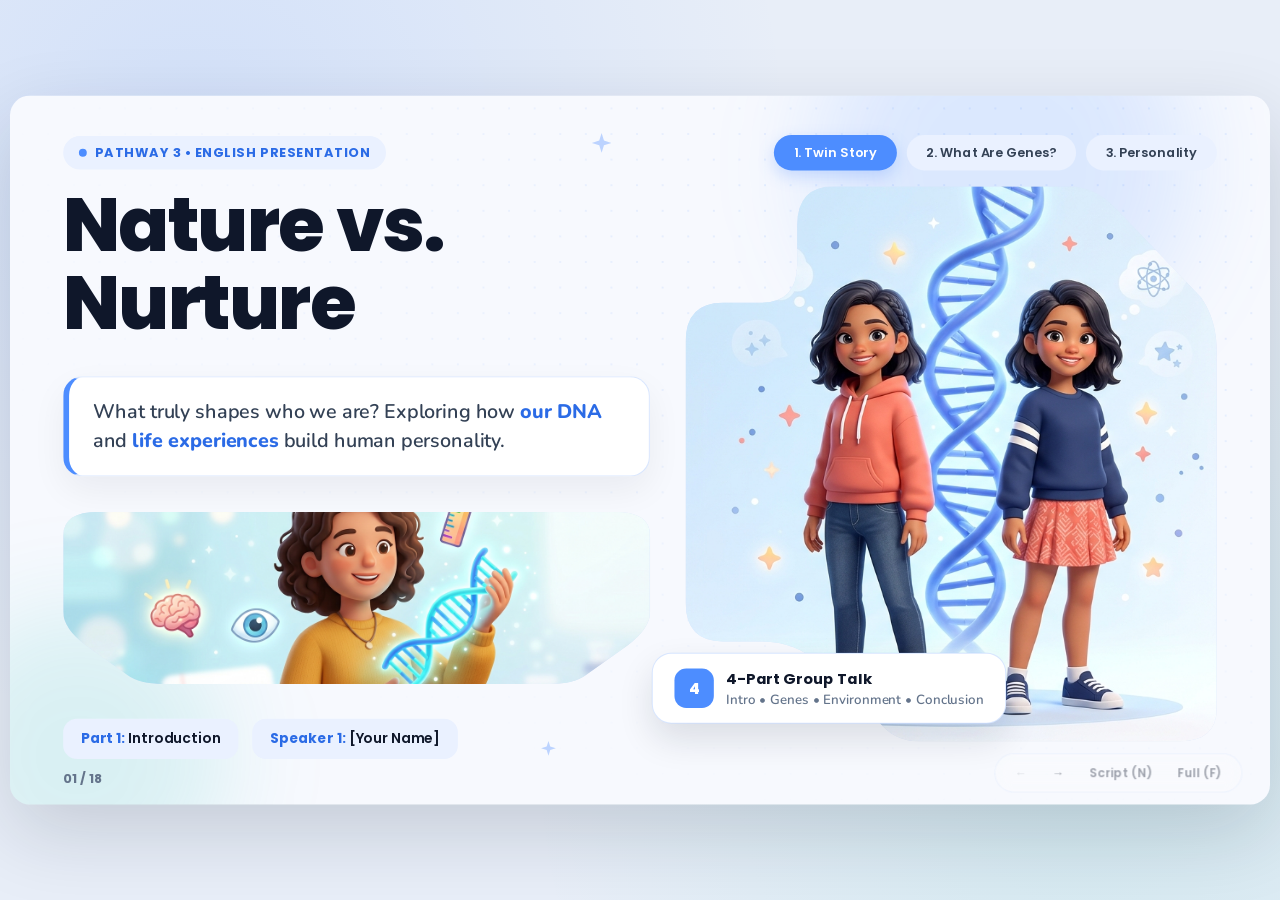
==== commit d29e4e04: "feat: add Part 3 Environmental Influence slides (slides 11-14) from script_03" ====
--- a/index.html
+++ b/index.html
@@ -641,23 +641,245 @@
         </section>
 
         <!-- =================================================================
-             TEAMMATE HANDOFF ZONE (Person 3)
-             Copy any <section class="slide"> block above and paste here!
-             See docs/HANDOFF_GUIDE.md for layout templates.
+             PART 3: ENVIRONMENTAL INFLUENCE (4 Slides from script_03.md)
              ================================================================= -->
+
+        <!-- SLIDE 11: PART 3 INTRO — BLUEPRINT VS HOUSE -->
+        <section class="slide" data-slide="10" data-notes="Now let's move to Part 3: Environmental Influence, or Nurture. Genes are the blueprint, but the environment builds the house. Today I will cover three main factors: Family, Friends and School, and Life Experiences.">
+          <header class="slide-topbar anim anim-d1">
+            <span class="section-tag">Part 03 &bull; Environmental Influence</span>
+            <div class="topic-pills">
+              <button class="topic-pill is-active" data-goto="10">Overview</button>
+              <button class="topic-pill" data-goto="11">Family</button>
+              <button class="topic-pill" data-goto="12">Friends &amp; School</button>
+              <button class="topic-pill" data-goto="13">Experiences</button>
+            </div>
+          </header>
+
+          <div class="personality-grid">
+            <div class="personality-left">
+              <div class="anim anim-d2">
+                <h2 class="slide-heading">Nurture:<br />Building the House</h2>
+              </div>
+
+              <div class="handoff-quote-card anim anim-d3">
+                &ldquo;Genes are the <span class="highlight-blue">blueprint</span>, but environment <span class="highlight-blue">builds the house</span>.&rdquo;
+              </div>
+
+              <div class="pillar-stack anim anim-d4">
+                <div class="pillar-item">
+                  <div class="pillar-badge pillar-badge--teal">
+                    <svg width="24" height="24" viewBox="0 0 24 24" fill="none" stroke="currentColor" stroke-width="2.2" stroke-linecap="round" stroke-linejoin="round"><path d="M15 21v-8a1 1 0 0 0-1-1h-4a1 1 0 0 0-1 1v8"/><path d="M3 10a2 2 0 0 1 .709-1.528l7-5.999a2 2 0 0 1 2.582 0l7 5.999A2 2 0 0 1 21 10v9a2 2 0 0 1-2 2H5a2 2 0 0 1-2-2z"/></svg>
+                  </div>
+                  <div>
+                    <h3>1. Family</h3>
+                    <p>Our very first environment &amp; parenting style.</p>
+                  </div>
+                </div>
+
+                <div class="pillar-item">
+                  <div class="pillar-badge pillar-badge--blue">
+                    <svg width="24" height="24" viewBox="0 0 24 24" fill="none" stroke="currentColor" stroke-width="2.2" stroke-linecap="round" stroke-linejoin="round"><path d="M16 21v-2a4 4 0 0 0-4-4H6a4 4 0 0 0-4 4v2"/><circle cx="9" cy="7" r="4"/><path d="M22 21v-2a4 4 0 0 0-3-3.87"/><path d="M16 3.13a4 4 0 0 1 0 7.75"/></svg>
+                  </div>
+                  <div>
+                    <h3>2. Friends &amp; School</h3>
+                    <p>Our social world outside the home.</p>
+                  </div>
+                </div>
+
+                <div class="pillar-item">
+                  <div class="pillar-badge pillar-badge--coral">
+                    <svg width="24" height="24" viewBox="0 0 24 24" fill="none" stroke="currentColor" stroke-width="2.2" stroke-linecap="round" stroke-linejoin="round"><circle cx="12" cy="12" r="10"/><path d="m16.24 7.76-1.804 5.411a2 2 0 0 1-1.265 1.265L7.76 16.24l1.804-5.411a2 2 0 0 1 1.265-1.265z"/></svg>
+                  </div>
+                  <div>
+                    <h3>3. Life Experiences</h3>
+                    <p>Travel, challenges, successes, and epigenetics.</p>
+                  </div>
+                </div>
+              </div>
+            </div>
+
+            <div class="media-frame mask-stepped-hero anim anim-d3" style="height: 100%;">
+              <img src="assets/03_01_blueprint_house.jpg" alt="Cartoon house built over a glowing DNA blueprint" />
+            </div>
+          </div>
+        </section>
+
+        <!-- SLIDE 12: 1. FAMILY — OUR FIRST ENVIRONMENT -->
+        <section class="slide" data-slide="11" data-notes="First, Family is our first environment. It shapes our early habits, values, and emotions. Parenting styles matter a lot — whether parents are supportive or strict. A great example is identical twins raised apart: even with the same DNA, they can develop different personalities.">
+          <header class="slide-topbar anim anim-d1">
+            <span class="section-tag">Part 03 &bull; Factor 01</span>
+            <div class="topic-pills">
+              <button class="topic-pill" data-goto="10">Overview</button>
+              <button class="topic-pill is-active" data-goto="11">Family</button>
+              <button class="topic-pill" data-goto="12">Friends &amp; School</button>
+              <button class="topic-pill" data-goto="13">Experiences</button>
+            </div>
+          </header>
+
+          <div class="personality-grid" style="grid-template-columns: 0.95fr 1.05fr;">
+            <div class="media-frame mask-l-shape anim anim-d2" style="height: 100%;">
+              <img src="assets/03_02_family_environment.jpg" alt="Cartoon parents encouraging their child in a warm living room" />
+            </div>
+
+            <div class="personality-left">
+              <div class="anim anim-d2">
+                <h2 class="slide-heading">1. Family:<br />Our First Environment</h2>
+              </div>
+
+              <div class="pillar-stack anim anim-d3">
+                <div class="pillar-item">
+                  <div class="pillar-badge pillar-badge--teal">
+                    <svg width="24" height="24" viewBox="0 0 24 24" fill="none" stroke="currentColor" stroke-width="2.2" stroke-linecap="round" stroke-linejoin="round"><path d="M19 14c1.49-1.46 3-3.21 3-5.5A5.5 5.5 0 0 0 16.5 3c-1.76 0-3 .5-4.5 2-1.5-1.5-2.74-2-4.5-2A5.5 5.5 0 0 0 2 8.5c0 2.3 1.5 4.05 3 5.5l7 7Z"/></svg>
+                  </div>
+                  <div>
+                    <h3>Early Foundation</h3>
+                    <p>Shapes early habits, core values, and emotions.</p>
+                  </div>
+                </div>
+
+                <div class="pillar-item">
+                  <div class="pillar-badge pillar-badge--blue">
+                    <svg width="24" height="24" viewBox="0 0 24 24" fill="none" stroke="currentColor" stroke-width="2.2" stroke-linecap="round" stroke-linejoin="round"><path d="M12 3v18"/><path d="M5 8h14"/><path d="M7 8c-1.5 3-2 5-2 6a2 2 0 0 0 4 0c0-1-.5-3-2-6Z"/><path d="M17 8c-1.5 3-2 5-2 6a2 2 0 0 0 4 0c0-1-.5-3-2-6Z"/></svg>
+                  </div>
+                  <div>
+                    <h3>Parenting Styles Matter</h3>
+                    <p><strong>Supportive vs. Strict</strong> approaches guide confidence &amp; independence.</p>
+                  </div>
+                </div>
+
+                <div class="pillar-item">
+                  <div class="pillar-badge pillar-badge--coral">
+                    <svg width="24" height="24" viewBox="0 0 24 24" fill="none" stroke="currentColor" stroke-width="2.2" stroke-linecap="round" stroke-linejoin="round"><path d="M17 21v-2a4 4 0 0 0-4-4H5a4 4 0 0 0-4 4v2"/><circle cx="9" cy="7" r="4"/><path d="M23 21v-2a4 4 0 0 0-3-3.87"/><path d="M16 3.13a4 4 0 0 1 0 7.75"/></svg>
+                  </div>
+                  <div>
+                    <h3>Real-World Proof</h3>
+                    <p>Identical twins raised apart can have different personalities.</p>
+                  </div>
+                </div>
+              </div>
+            </div>
+          </div>
+        </section>
+
+        <!-- SLIDE 13: 2. FRIENDS & SCHOOL — SOCIAL WORLD -->
+        <section class="slide" data-slide="12" data-notes="Second, Friends and School form our social world. Peer pressure influences our hobbies, how we speak, and our behavior. Meanwhile, school teaches us teamwork, discipline, and communication, helping us discover hidden talents outside our family.">
+          <header class="slide-topbar anim anim-d1">
+            <span class="section-tag">Part 03 &bull; Factor 02</span>
+            <div class="topic-pills">
+              <button class="topic-pill" data-goto="10">Overview</button>
+              <button class="topic-pill" data-goto="11">Family</button>
+              <button class="topic-pill is-active" data-goto="12">Friends &amp; School</button>
+              <button class="topic-pill" data-goto="13">Experiences</button>
+            </div>
+          </header>
+
+          <div class="personality-grid">
+            <div class="personality-left">
+              <div class="anim anim-d2">
+                <h2 class="slide-heading">2. Friends &amp; School:<br />Social World</h2>
+              </div>
+
+              <div class="pillar-stack anim anim-d3">
+                <div class="pillar-item">
+                  <div class="pillar-badge pillar-badge--coral">
+                    <svg width="24" height="24" viewBox="0 0 24 24" fill="none" stroke="currentColor" stroke-width="2.2" stroke-linecap="round" stroke-linejoin="round"><path d="M21 15a2 2 0 0 1-2 2H7l-4 4V5a2 2 0 0 1 2-2h14a2 2 0 0 1 2 2z"/></svg>
+                  </div>
+                  <div>
+                    <h3>Peer Influence</h3>
+                    <p>Influences our hobbies, speech style, and daily behavior.</p>
+                  </div>
+                </div>
+
+                <div class="pillar-item">
+                  <div class="pillar-badge pillar-badge--blue">
+                    <svg width="24" height="24" viewBox="0 0 24 24" fill="none" stroke="currentColor" stroke-width="2.2" stroke-linecap="round" stroke-linejoin="round"><path d="M22 10v6M2 10l10-5 10 5-10 5z"/><path d="M6 12v5c3 3 9 3 12 0v-5"/></svg>
+                  </div>
+                  <div>
+                    <h3>School Skills</h3>
+                    <p>Teaches teamwork, discipline, and communication.</p>
+                  </div>
+                </div>
+
+                <div class="pillar-item">
+                  <div class="pillar-badge pillar-badge--teal">
+                    <svg width="24" height="24" viewBox="0 0 24 24" fill="none" stroke="currentColor" stroke-width="2.2" stroke-linecap="round" stroke-linejoin="round"><polygon points="12 2 15.09 8.26 22 9.27 17 14.14 18.18 21.02 12 17.77 5.82 21.02 7 14.14 2 9.27 8.91 8.26 12 2"/></svg>
+                  </div>
+                  <div>
+                    <h3>Hidden Talents</h3>
+                    <p>Helps us discover new strengths outside our family.</p>
+                  </div>
+                </div>
+              </div>
+            </div>
+
+            <div class="media-frame mask-rounded anim anim-d3" style="height: 100%;">
+              <img src="assets/03_03_friends_school.jpg" alt="Cartoon friends collaborating and discovering talents at school" />
+            </div>
+          </div>
+        </section>
+
+        <!-- SLIDE 14: 3. LIFE EXPERIENCES & EPIGENETICS -->
+        <section class="slide" data-slide="13" data-notes="Third, Life Experiences shape who we become — through travel, challenges, successes, and failures. Even more fascinating is epigenetics: the environment can literally turn on or turn off certain genes! In conclusion, genes give us potential, but life shapes our final story. Now I will pass it to our final speaker for the conclusion.">
+          <header class="slide-topbar anim anim-d1">
+            <span class="section-tag">Part 03 &bull; Factor 03</span>
+            <div class="topic-pills">
+              <button class="topic-pill" data-goto="10">Overview</button>
+              <button class="topic-pill" data-goto="11">Family</button>
+              <button class="topic-pill" data-goto="12">Friends &amp; School</button>
+              <button class="topic-pill is-active" data-goto="13">Experiences</button>
+            </div>
+          </header>
+
+          <div class="handoff-grid">
+            <div class="handoff-left">
+              <h2 class="slide-heading anim anim-d2">3. Life Experiences</h2>
+
+              <div class="pillar-stack anim anim-d3">
+                <div class="pillar-item">
+                  <div class="pillar-badge pillar-badge--amber" style="background: rgba(245, 158, 11, 0.14); color: #b45309;">
+                    <svg width="24" height="24" viewBox="0 0 24 24" fill="none" stroke="currentColor" stroke-width="2.2" stroke-linecap="round" stroke-linejoin="round"><circle cx="12" cy="12" r="10"/><path d="m16.24 7.76-1.804 5.411a2 2 0 0 1-1.265 1.265L7.76 16.24l1.804-5.411a2 2 0 0 1 1.265-1.265z"/></svg>
+                  </div>
+                  <div>
+                    <h3>Turning Points</h3>
+                    <p>Travel, challenges, successes, and failures shape resilience.</p>
+                  </div>
+                </div>
+
+                <div class="pillar-item">
+                  <div class="pillar-badge pillar-badge--blue">
+                    <svg width="24" height="24" viewBox="0 0 24 24" fill="none" stroke="currentColor" stroke-width="2.2" stroke-linecap="round" stroke-linejoin="round"><rect width="20" height="12" x="2" y="6" rx="6"/><circle cx="16" cy="12" r="2"/></svg>
+                  </div>
+                  <div>
+                    <h3>Epigenetics</h3>
+                    <p>Environment can <strong>&ldquo;turn on&rdquo;</strong> or <strong>&ldquo;turn off&rdquo;</strong> certain genes.</p>
+                  </div>
+                </div>
+              </div>
+
+              <div class="handoff-quote-card anim anim-d4">
+                &ldquo;Genes give us <span class="highlight-blue">potential</span>, but life shapes our <span class="highlight-blue">final story</span>.&rdquo;
+              </div>
+            </div>
+
+            <div class="media-frame mask-l-shape handoff-img-frame anim anim-d3">
+              <img src="assets/03_04_life_experiences.jpg" alt="Cartoon student exploring life experiences with glowing DNA switches" />
+            </div>
+          </div>
+        </section>
 
         <!-- =================================================================
              PART 4: CONCLUSION (4 Slides from script_04.md)
              ================================================================= -->
 
-        <!-- SLIDE 11: CONCLUSION — GENETICS AND PERSONALITY -->
-        <section class="slide" data-slide="10" data-notes="To conclude our presentation: Genetics and Personality. Personality is influenced by both genes and the environment. We can inherit some personality traits from our parents — for example: shy, friendly, or outgoing.">
+        <!-- SLIDE 15: CONCLUSION — GENETICS AND PERSONALITY -->
+        <section class="slide" data-slide="14" data-notes="To conclude our presentation: Genetics and Personality. Personality is influenced by both genes and the environment. We can inherit some personality traits from our parents — for example: shy, friendly, or outgoing.">
           <header class="slide-topbar anim anim-d1">
             <span class="section-tag">Part 04 &bull; Conclusion</span>
             <div class="topic-pills">
-              <button class="topic-pill is-active" data-goto="10">Conclusion</button>
-              <button class="topic-pill" data-goto="11">Genes &amp; Environment</button>
-              <button class="topic-pill" data-goto="12">Final Thoughts</button>
+              <button class="topic-pill is-active" data-goto="14">Conclusion</button>
+              <button class="topic-pill" data-goto="15">Genes &amp; Environment</button>
+              <button class="topic-pill" data-goto="16">Final Thoughts</button>
             </div>
           </header>
 
@@ -690,14 +912,14 @@
           </div>
         </section>
 
-        <!-- SLIDE 12: WHAT SHAPES OUR PERSONALITY? -->
-        <section class="slide" data-slide="11" data-notes="So, what shapes our personality? First, genes: we may inherit personality traits from our parents. Second, family: the way our parents raise us. Third, friends: people around us can influence our behavior. And finally, life experiences: our experiences help shape who we are.">
+        <!-- SLIDE 16: WHAT SHAPES OUR PERSONALITY? -->
+        <section class="slide" data-slide="15" data-notes="So, what shapes our personality? First, genes: we may inherit personality traits from our parents. Second, family: the way our parents raise us. Third, friends: people around us can influence our behavior. And finally, life experiences: our experiences help shape who we are.">
           <header class="slide-topbar anim anim-d1">
             <span class="section-tag">Part 04 &bull; Genes &amp; Environment</span>
             <div class="topic-pills">
-              <button class="topic-pill" data-goto="10">Conclusion</button>
-              <button class="topic-pill is-active" data-goto="11">4 Factors</button>
-              <button class="topic-pill" data-goto="12">Final Thoughts</button>
+              <button class="topic-pill" data-goto="14">Conclusion</button>
+              <button class="topic-pill is-active" data-goto="15">4 Factors</button>
+              <button class="topic-pill" data-goto="16">Final Thoughts</button>
             </div>
           </header>
 
@@ -786,14 +1008,14 @@
           </div>
         </section>
 
-        <!-- SLIDE 13: FINAL THOUGHTS -->
-        <section class="slide" data-slide="12" data-notes="In our final thoughts: who we are is more than our genes. Genes are important, but they do not decide everything. We can learn new things and develop our personalities. And remember — everyone has a unique personality.">
+        <!-- SLIDE 17: FINAL THOUGHTS -->
+        <section class="slide" data-slide="16" data-notes="In our final thoughts: who we are is more than our genes. Genes are important, but they do not decide everything. We can learn new things and develop our personalities. And remember — everyone has a unique personality.">
           <header class="slide-topbar anim anim-d1">
             <span class="section-tag">Part 04 &bull; Final Thoughts</span>
             <div class="topic-pills">
-              <button class="topic-pill" data-goto="10">Conclusion</button>
-              <button class="topic-pill" data-goto="11">4 Factors</button>
-              <button class="topic-pill is-active" data-goto="12">Final Thoughts</button>
+              <button class="topic-pill" data-goto="14">Conclusion</button>
+              <button class="topic-pill" data-goto="15">4 Factors</button>
+              <button class="topic-pill is-active" data-goto="16">Final Thoughts</button>
             </div>
           </header>
 
@@ -842,13 +1064,13 @@
           </div>
         </section>
 
-        <!-- SLIDE 14: THANK YOU FOR LISTENING -->
-        <section class="slide" data-slide="13" data-notes="Thank you so much for listening! We are happy to answer any questions you have.">
+        <!-- SLIDE 18: THANK YOU FOR LISTENING -->
+        <section class="slide" data-slide="17" data-notes="Thank you so much for listening! We are happy to answer any questions you have.">
           <header class="slide-topbar anim anim-d1">
             <span class="section-tag">Part 04 &bull; Closing</span>
             <div class="topic-pills">
               <button class="topic-pill" data-goto="0">Back to Start</button>
-              <button class="topic-pill is-active" data-goto="13">Q&amp;A</button>
+              <button class="topic-pill is-active" data-goto="17">Q&amp;A</button>
             </div>
           </header>
 
@@ -879,7 +1101,7 @@
       </div>
 
       <!-- Minimal Slide Number & Subtle Presenter Controls -->
-      <div class="slide-footer-num" id="slideCounter">01 / 14</div>
+      <div class="slide-footer-num" id="slideCounter">01 / 18</div>
 
       <div class="presenter-bar" aria-label="Presentation controls">
         <button class="p-btn" id="prevBtn" title="Previous Slide">&larr;</button>
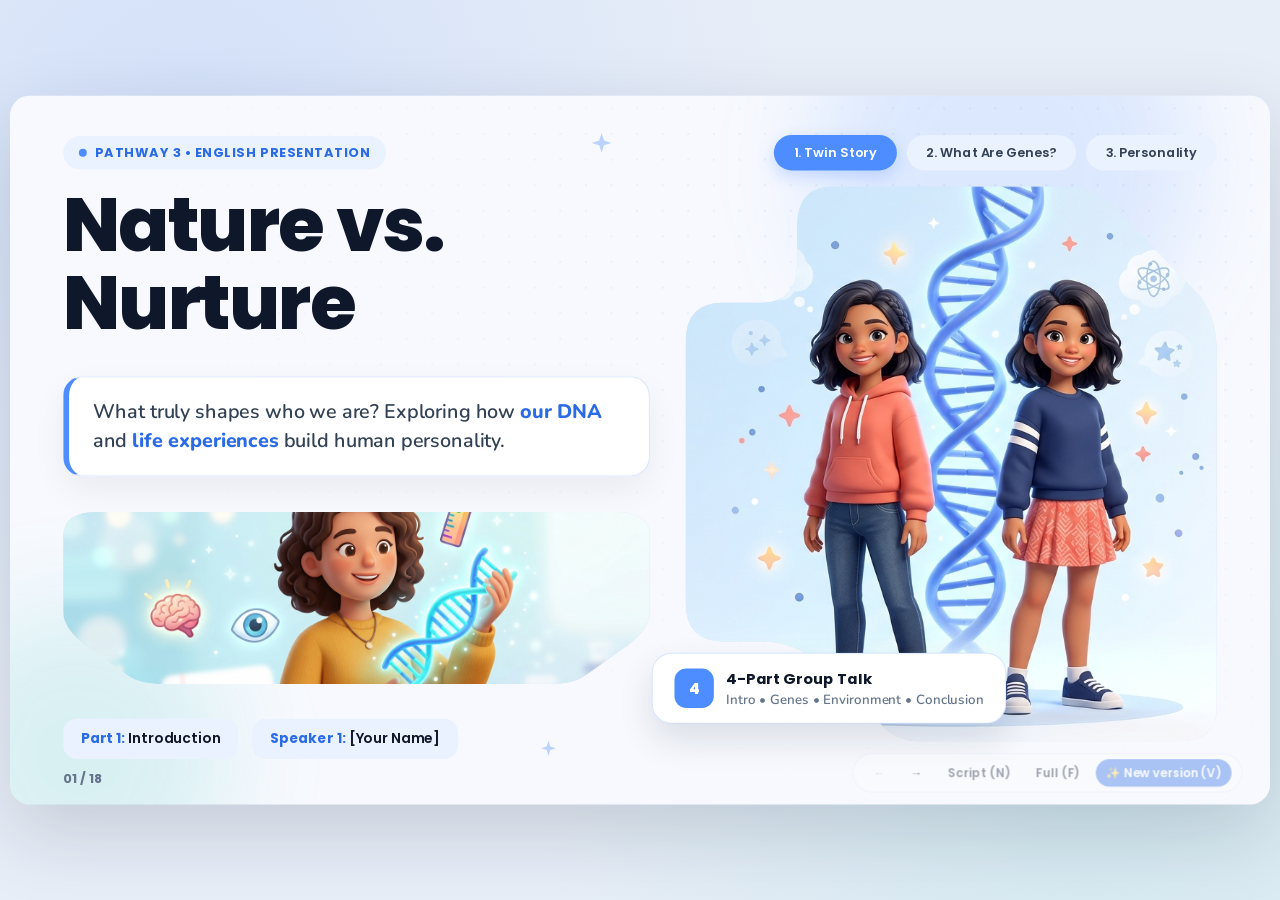
==== commit 8555b3da: "feat: add improved deck (index-v2.html) with version switch - New index-v2.html (19 slides): fix twi" ====
--- a/index.html
+++ b/index.html
@@ -1108,6 +1108,7 @@
         <button class="p-btn" id="nextBtn" title="Next Slide">&rarr;</button>
         <button class="p-btn" id="notesBtn" title="Toggle English Script (N)">Script (N)</button>
         <button class="p-btn" id="fullscreenBtn" title="Fullscreen (F)">Full (F)</button>
+        <button class="p-btn p-btn--version" id="versionBtn" data-target="index-v2.html" title="Switch to the improved version (V)" style="background: #2B6BE6; color: #fff;">&#10024; New version (V)</button>
       </div>
     </div>
   </main>
